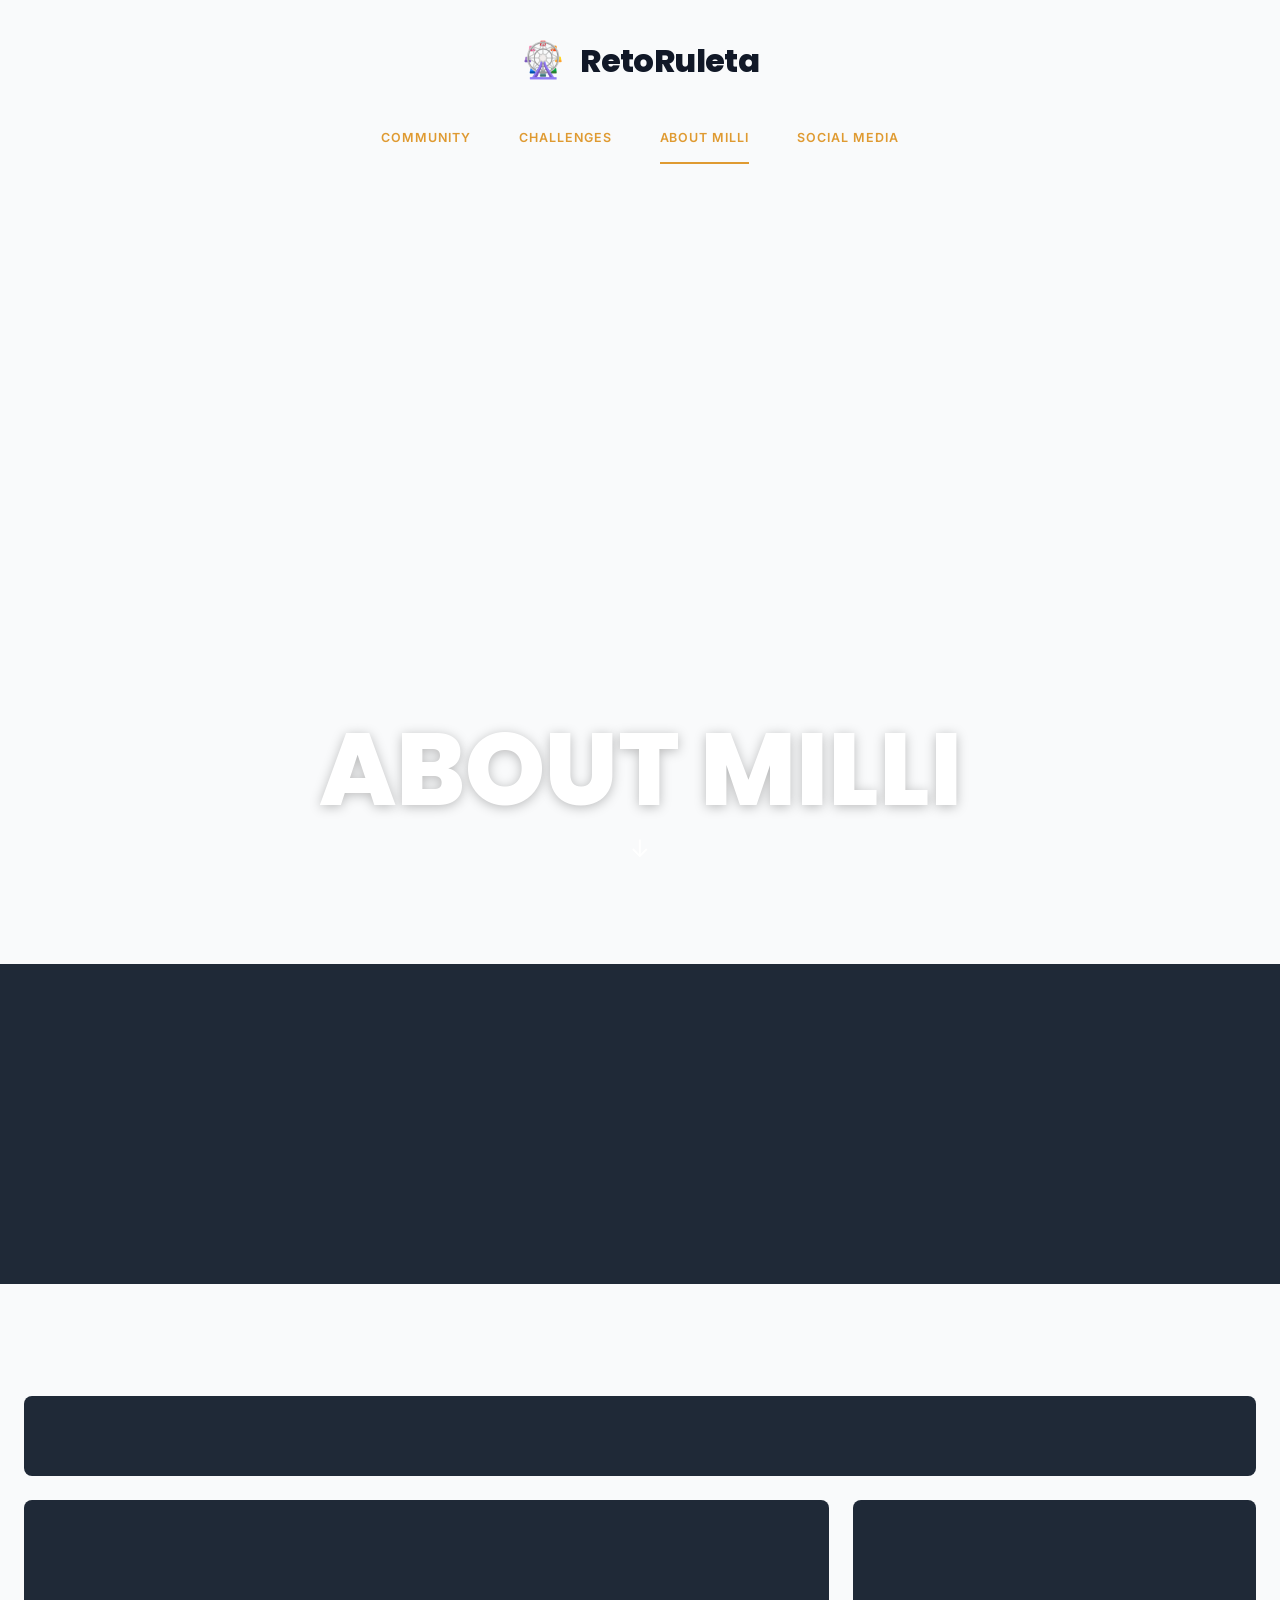
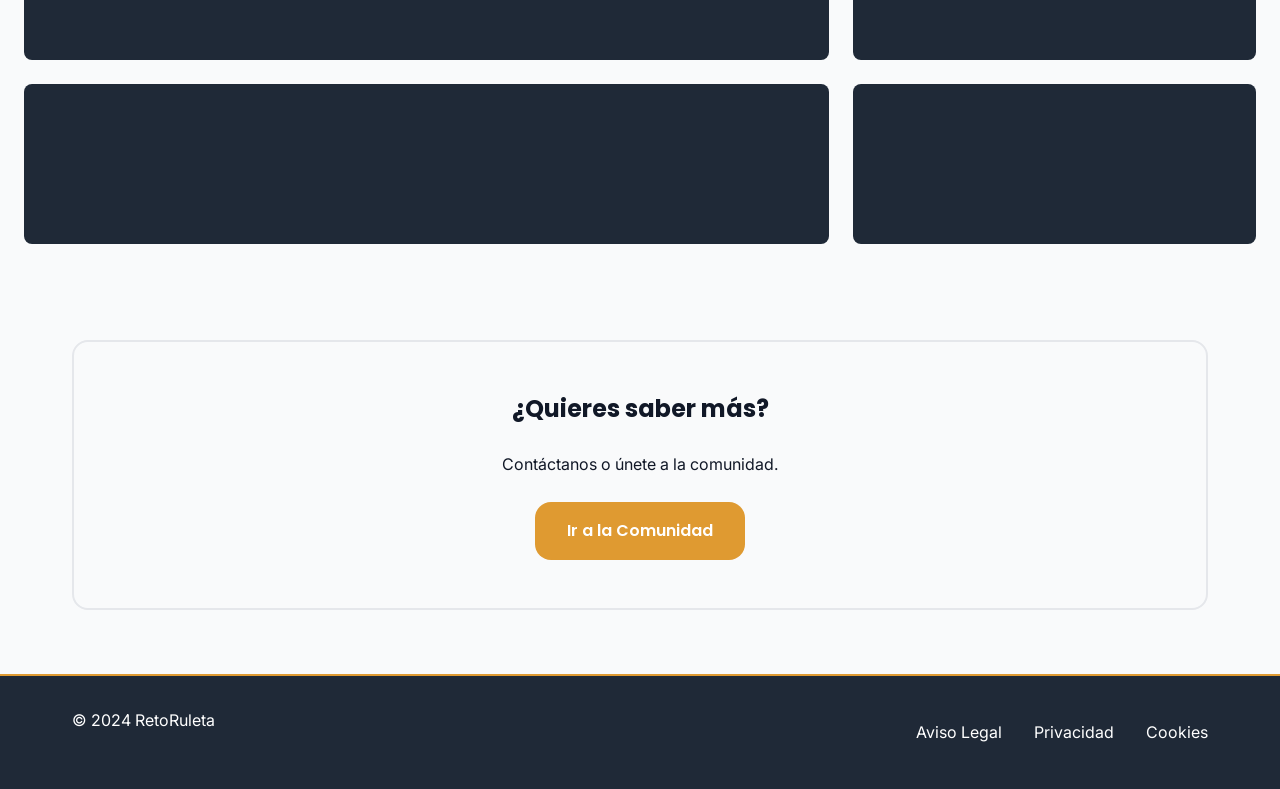
==== about.html @ 9e3da222 "add personality test application with HTML, CSS, and JavaScript" ====
<!DOCTYPE html>
<html lang="es">
<head>
    <meta charset="UTF-8">
    <meta name="viewport" content="width=device-width, initial-scale=1.0">
    <title>About Milli - RetoRuleta</title>
    <link rel="stylesheet" href="css/main.css">
    <link href="https://fonts.googleapis.com/css2?family=Poppins:wght@600;700;800&family=Inter:wght@400;500&display=swap" rel="stylesheet">
</head>
<body>

<section class="hero hero--about">
    <header class="header">
        <div class="container">
            <div class="header__logo">
                <a href="index.html" class="logo">
                    <span class="logo-icon">🎡</span>
                    <span class="logo-text">RetoRuleta</span>
                </a>
            </div>
            <nav class="nav">
                <a href="comunidad.html" class="nav-link">Community</a>
                <a href="ruleta.html" class="nav-link">Challenges</a>
                <a href="about.html" class="nav-link active">About Milli</a>
                <a href="#" class="nav-link">Social Media</a>
            </nav>
        </div>
    </header>
    <div class="hero__title">
        <h1 class="page-title">ABOUT MILLI</h1>
    </div>
    <a class="hero__scroll-indicator" href="#main-content">
        <span>↓</span>
    </a>
</section>


<!-- IMAGEN GRANDE -->
<section id="main-content" class="about-main-image">
    <div class="about__image-large-placeholder"></div>
</section>

<!-- BENTO GRID -->
<section class="about-bento">
    <div class="bento-grid">
        <!-- Fila 1: bloque ancho -->
        <div class="bento-block bento-block--full">
            <div class="bento__placeholder"></div>
        </div>
        <!-- Fila 2: grande izquierda + pequeño derecha -->
        <div class="bento-block bento-block--large">
            <div class="bento__placeholder"></div>
        </div>
        <div class="bento-block bento-block--small">
            <div class="bento__placeholder"></div>
        </div>
        <!-- Fila 3: pequeño izquierda + grande derecha -->
        <div class="bento-block bento-block--small">
            <div class="bento__placeholder"></div>
        </div>
        <div class="bento-block bento-block--large">
            <div class="bento__placeholder"></div>
        </div>
    </div>
</section>

<!-- SECCIÓN INFERIOR -->
<section class="about-contact">
    <div class="container">
        <div class="about-contact__box">
            <h3>¿Quieres saber más?</h3>
            <p>Contáctanos o únete a la comunidad.</p>
            <a href="comunidad.html" class="btn btn-primary">Ir a la Comunidad</a>
        </div>
    </div>
</section>

<!-- FOOTER -->
<footer class="footer">
    <div class="container footer__inner">
        <p>&copy; 2024 RetoRuleta</p>
        <div class="footer-links">
            <a href="#">Aviso Legal</a>
            <a href="#">Privacidad</a>
            <a href="#">Cookies</a>
        </div>
    </div>
</footer>

<div id="cookieBanner" class="cookie-banner">
    <div class="cookie-content">
        <p>Utilizamos cookies para mejorar tu experiencia.</p>
        <div class="cookie-buttons">
            <button id="acceptCookies" class="btn btn-primary">Aceptar</button>
            <button id="rejectCookies" class="btn btn-secondary">Rechazar</button>
        </div>
    </div>
</div>

<script src="js/main.js"></script>
</body>
</html>
---- css/main.css ----
/* ============================================
   VARIABLES Y TOKENS DE DISEÑO
   ============================================ */

:root {
    /* Colores */
    --primary-color: #df9a31;
    --primary-dark: #c4871e;
    --secondary-color: #cd5796;
    --accent-color: #98bc39;
    --success-color: #61aea4;
    --warning-color: #ede53b;
    --danger-color: #704b93;
    --dark-bg: #1f2937;
    --light-bg: #f9fafb;
    --text-dark: #111827;
    --text-light: #6b7280;
    --border-color: #e5e7eb;

    /* Espaciado */
    --spacing-xs: 0.5rem;
    --spacing-sm: 1rem;
    --spacing-md: 1.5rem;
    --spacing-lg: 2rem;
    --spacing-xl: 3rem;
    --spacing-2xl: 4rem;

    /* Tipografía */
    --font-family-heading: 'Poppins', sans-serif;
    --font-family-body: 'Inter', sans-serif;
    --font-size-xs: 0.75rem;
    --font-size-sm: 0.875rem;
    --font-size-base: 1rem;
    --font-size-lg: 1.125rem;
    --font-size-xl: 1.25rem;
    --font-size-2xl: 1.5rem;
    --font-size-3xl: 2rem;
    --font-size-4xl: 2.5rem;

    /* Border radius */
    --radius-sm: 0.375rem;
    --radius-md: 0.5rem;
    --radius-lg: 1rem;
    --radius-full: 9999px;

    /* Transiciones */
    --transition-fast: 0.15s ease-in-out;
    --transition-base: 0.3s ease-in-out;
    --transition-slow: 0.5s ease-in-out;
}

/* ============================================
   RESET Y ESTILOS GLOBALES
   ============================================ */

* {
    margin: 0;
    padding: 0;
    box-sizing: border-box;
}

html {
    scroll-behavior: smooth;
}

body {
    font-family: var(--font-family-body);
    color: var(--text-dark);
    background-color: var(--light-bg);
    line-height: 1.6;
}

.container {
    max-width: 1200px;
    margin: 0 auto;
    padding: 0 var(--spacing-lg);
}

/* ============================================
   HEADER Y NAVEGACIÓN
   ============================================ */

.header {
    background: transparent;
    color: var(--text-dark);
    position: absolute;
    top: 0;
    left: 0;
    right: 0;
    z-index: 100;
}

.header .container {
    display: flex;
    flex-direction: column;
    align-items: center;
    padding-top: var(--spacing-lg);
    padding-bottom: 0;
}

/* Logo centrado y grande */
.header__logo {
    display: flex;
    justify-content: center;
    margin-bottom: var(--spacing-md);
}

.logo {
    display: flex;
    align-items: center;
    gap: var(--spacing-sm);
    font-size: 2rem;
    font-weight: 800;
    font-family: var(--font-family-heading);
    color: #df9a31;
    text-decoration: none;
    letter-spacing: -0.02em;
}

.logo-icon {
    font-size: 2.2rem;
    animation: spin 20s linear infinite;
}

@keyframes spin {
    from { transform: rotate(0deg); }
    to   { transform: rotate(360deg); }
}

/* Nav debajo del logo, sin fondo */
.nav {
    display: flex;
    align-items: center;
    gap: 0;
    width: 100%;
    justify-content: center;
}

.nav-link {
    color: #df9a31;
    text-decoration: none;
    font-weight: 600;
    font-size: 0.78rem;
    letter-spacing: 0.08em;
    text-transform: uppercase;
    transition: color var(--transition-fast);
    position: relative;
    padding: var(--spacing-sm) var(--spacing-md);
    white-space: nowrap;
}

.nav-link:hover {
    color: #704b93;
}

.nav-link.active {
    color: #df9a31;
}

.nav-link.active::after {
    content: '';
    position: absolute;
    bottom: 0;
    left: var(--spacing-md);
    right: var(--spacing-md);
    height: 2px;
    background-color: #df9a31;
}

/* Iconos sociales en el nav */
.nav-social {
    display: flex;
    align-items: center;
    gap: var(--spacing-sm);
    padding: var(--spacing-sm) var(--spacing-md);
    margin-left: var(--spacing-sm);
    border-left: 1px solid var(--border-color);
}

.nav-social__link {
    color: #df9a31;
    display: flex;
    align-items: center;
    transition: color var(--transition-fast);
}

.nav-social__link:hover {
    color: #704b93;
}

/* ============================================
   HERO SECTION
   ============================================ */



.spinning-wheel-preview {
    font-size: 200px;
    animation: bounce 2s ease-in-out infinite;
}

@keyframes bounce {
    0%, 100% {
        transform: translateY(0);
    }
    50% {
        transform: translateY(-20px);
    }
}

/* ============================================
   BOTONES
   ============================================ */

.btn {
    padding: var(--spacing-sm) var(--spacing-lg);
    border: none;
    border-radius: var(--radius-lg);
    font-family: var(--font-family-heading);
    font-weight: 600;
    font-size: var(--font-size-base);
    cursor: pointer;
    transition: all var(--transition-base);
    text-decoration: none;
    display: inline-block;
    text-align: center;
}

.btn-primary {
    background: var(--primary-color);
    color: white;
    
}

.btn-primary:hover {
    transform: translateY(-2px);
    
}

.btn-secondary {
    background: var(--light-bg);
    color: var(--text-dark);
    border: 2px solid var(--border-color);
}

.btn-secondary:hover {
    background: var(--border-color);
}

.btn-large {
    padding: var(--spacing-md) var(--spacing-2xl);
    font-size: var(--font-size-lg);
}

/* ============================================
   SECCIONES
   ============================================ */

section {
    padding: var(--spacing-2xl) 0;
}

section h2 {
    font-size: var(--font-size-3xl);
    font-family: var(--font-family-heading);
    margin-bottom: var(--spacing-lg);
    text-align: center;
    color: #df9a31;
}

.section-subtitle {
    text-align: center;
    color: var(--text-light);
    margin-bottom: var(--spacing-2xl);
    font-size: var(--font-size-lg);
}

/* ============================================
   SECCIÓN DE CARACTERÍSTICAS
   ============================================ */

.features-section {
    background: white;
    padding: var(--spacing-2xl) 0;
}

.features-grid {
    display: grid;
    grid-template-columns: repeat(auto-fit, minmax(280px, 1fr));
    gap: var(--spacing-2xl);
    margin-top: var(--spacing-2xl);
}

.feature-card {
    background: #f9fafb;
    padding: var(--spacing-lg);
    border-radius: var(--radius-lg);
    text-align: center;
    border: 2px solid var(--border-color);
    transition: all var(--transition-base);
}

.feature-card:hover {
    transform: translateY(-5px);
    border-color: var(--primary-color);
    
}

.feature-icon {
    font-size: 3rem;
    margin-bottom: var(--spacing-md);
}

.feature-card h3 {
    font-family: var(--font-family-heading);
    font-size: var(--font-size-xl);
    margin-bottom: var(--spacing-sm);
    color: var(--text-dark);
}

.feature-card p {
    color: var(--text-light);
    line-height: 1.6;
}

/* ============================================
   SECCIÓN DE ESTADÍSTICAS
   ============================================ */

.stats-section {
    background: #df9a31;
    color: white;
    padding: var(--spacing-2xl) 0;
}

.stats-section .container {
    display: grid;
    grid-template-columns: repeat(auto-fit, minmax(200px, 1fr));
    gap: var(--spacing-xl);
    text-align: center;
}

.stat h3 {
    font-size: var(--font-size-4xl);
    font-family: var(--font-family-heading);
    margin-bottom: var(--spacing-sm);
    font-weight: 800;
}

.stat p {
    font-size: var(--font-size-lg);
    opacity: 0.95;
}

/* ============================================
   SECCIÓN CTA (CALL TO ACTION)
   ============================================ */

.cta-section {
    background: white;
    padding: var(--spacing-2xl) 0;
    text-align: center;
}

.cta-section h2 {
    margin-bottom: var(--spacing-md);
    color: var(--text-dark);
}

.cta-section p {
    font-size: var(--font-size-lg);
    color: var(--text-light);
    margin-bottom: var(--spacing-lg);
}

/* ============================================
   SECCIÓN RULETA
   ============================================ */

.ruleta-section {
    background: #f9fafb;
}

.ruleta-container {
    display: grid;
    grid-template-columns: 1fr 1fr;
    gap: var(--spacing-2xl);
    align-items: center;
    margin-bottom: var(--spacing-2xl);
}

.wheel-wrapper {
    position: relative;
    display: flex;
    justify-content: center;
    align-items: center;
}

#wheelCanvas {
    max-width: 100%;
    filter: drop-shadow(0 10px 25px rgba(0, 0, 0, 0.1));
}

.wheel-pointer {
    position: absolute;
    top: 0;
    left: 50%;
    transform: translateX(-50%);
    width: 0;
    height: 0;
    border-left: 15px solid transparent;
    border-right: 15px solid transparent;
    border-top: 30px solid var(--secondary-color);
    z-index: 10;
}

.ruleta-controls {
    display: flex;
    flex-direction: column;
    gap: var(--spacing-lg);
}

.resultado-reto {
    background: white;
    padding: var(--spacing-lg);
    border-radius: var(--radius-lg);
    text-align: center;
    border: 3px solid var(--primary-color);
    min-height: 150px;
    display: flex;
    align-items: center;
    justify-content: center;
}

.resultado-reto p {
    font-size: var(--font-size-xl);
    font-family: var(--font-family-heading);
    font-weight: 700;
    color: var(--primary-color);
    word-wrap: break-word;
}

.historial {
    background: white;
    padding: var(--spacing-lg);
    border-radius: var(--radius-lg);
    border-left: 5px solid var(--accent-color);
}

.historial h3 {
    margin-bottom: var(--spacing-md);
    color: var(--text-dark);
    font-family: var(--font-family-heading);
}

.retos-lista {
    list-style: none;
    display: grid;
    grid-template-columns: repeat(auto-fit, minmax(200px, 1fr));
    gap: var(--spacing-md);
}

.retos-lista li {
    background: #f9fafb;
    padding: var(--spacing-md);
    border-radius: var(--radius-md);
    border-left: 3px solid var(--accent-color);
    color: var(--text-dark);
    font-weight: 500;
}

/* ============================================
   SECCIÓN COMUNIDAD
   ============================================ */

.comunidad-section {
    background: white;
}

.comentario-form-wrapper {
    background: var(--light-bg);
    padding: var(--spacing-lg);
    border-radius: var(--radius-lg);
    margin-bottom: var(--spacing-2xl);
}

.comentario-form {
    display: grid;
    gap: var(--spacing-md);
}

.form-group {
    display: flex;
    flex-direction: column;
}

.form-group label {
    font-weight: 600;
    margin-bottom: var(--spacing-xs);
    color: var(--text-dark);
}

.form-group input,
.form-group textarea {
    padding: var(--spacing-sm);
    border: 2px solid var(--border-color);
    border-radius: var(--radius-md);
    font-family: var(--font-family-body);
    font-size: var(--font-size-base);
    transition: border-color var(--transition-base);
}

.form-group input:focus,
.form-group textarea:focus {
    outline: none;
    border-color: var(--primary-color);
    
}

.form-group textarea {
    resize: vertical;
    min-height: 120px;
}

.comentario-form button {
    align-self: flex-start;
}

.comentarios-container {
    margin-top: var(--spacing-2xl);
}

.comentarios-container h3 {
    margin-bottom: var(--spacing-lg);
    color: var(--text-dark);
    font-family: var(--font-family-heading);
}

.comentarios-lista {
    display: grid;
    gap: var(--spacing-md);
}

.comentario-item {
    background: var(--light-bg);
    padding: var(--spacing-lg);
    border-radius: var(--radius-lg);
    border-left: 4px solid var(--primary-color);
    transition: transform var(--transition-base), box-shadow var(--transition-base);
}

.comentario-item:hover {
    transform: translateX(5px);
    box-shadow: 0 4px 12px rgba(0, 0, 0, 0.1);
}

.comentario-header {
    display: flex;
    justify-content: space-between;
    align-items: center;
    margin-bottom: var(--spacing-sm);
}

.comentario-header strong {
    color: var(--primary-color);
    font-family: var(--font-family-heading);
}

.comentario-fecha {
    font-size: var(--font-size-sm);
    color: var(--text-light);
}

.comentario-item p {
    color: var(--text-dark);
    line-height: 1.6;
}

/* ============================================
   FOOTER
   ============================================ */

.footer {
    background: var(--dark-bg);
    color: white;
    padding: var(--spacing-lg) 0;
    text-align: center;
    border-top: 2px solid var(--primary-color);
}

.footer p {
    margin-bottom: var(--spacing-md);
}

.footer-links {
    display: flex;
    justify-content: center;
    gap: var(--spacing-lg);
}

.footer-links a {
    color: white;
    text-decoration: none;
    transition: color var(--transition-base);
}

.footer-links a:hover {
    color: var(--primary-color);
}

/* ============================================
   BANNER DE COOKIES
   ============================================ */

.cookie-banner {
    position: fixed;
    bottom: 0;
    left: 0;
    right: 0;
    background: var(--dark-bg);
    color: white;
    padding: var(--spacing-lg);
    box-shadow: 0 -4px 12px rgba(0, 0, 0, 0.2);
    z-index: 1000;
    display: none;
}

.cookie-banner.show {
    display: block;
    animation: slideUp 0.3s ease-in-out;
}

@keyframes slideUp {
    from {
        transform: translateY(100%);
    }
    to {
        transform: translateY(0);
    }
}

.cookie-content {
    max-width: 1200px;
    margin: 0 auto;
    display: flex;
    justify-content: space-between;
    align-items: center;
    gap: var(--spacing-lg);
}

.cookie-content p {
    flex: 1;
}

.cookie-buttons {
    display: flex;
    gap: var(--spacing-sm);
}

/* ============================================
   RESPONSIVE
   ============================================ */

@media (max-width: 768px) {
    .header .container {
        padding-top: var(--spacing-md);
    }

    .nav {
        flex-wrap: wrap;
        justify-content: center;
    }

    .nav-link {
        padding: var(--spacing-xs) var(--spacing-sm);
        font-size: 0.7rem;
    }

    .nav-social {
        border-left: none;
        border-top: 1px solid var(--border-color);
        width: 100%;
        justify-content: center;
        margin-left: 0;
    }

    .hero .container {
        grid-template-columns: 1fr;
    }

    .hero-content h2 {
        font-size: var(--font-size-2xl);
    }

    .spinning-wheel-preview {
        font-size: 100px;
    }

    .ruleta-container {
        grid-template-columns: 1fr;
    }

    #wheelCanvas {
        width: 100%;
        height: auto;
    }

    .cookie-content {
        flex-direction: column;
        text-align: center;
    }

    .cookie-buttons {
        width: 100%;
        flex-direction: column;
    }

    .cookie-buttons button {
        width: 100%;
    }

    section h2 {
        font-size: var(--font-size-2xl);
    }

    .comentario-form {
        grid-template-columns: 1fr;
    }
}

@media (max-width: 480px) {
    .container {
        padding: 0 var(--spacing-md);
    }

    section {
        padding: var(--spacing-lg) 0;
    }

    .logo {
        font-size: 1.4rem;
    }

    .nav-link {
        padding: var(--spacing-xs) 0.4rem;
        font-size: 0.65rem;
    }

    .hero-content h2 {
        font-size: var(--font-size-xl);
    }

    .hero-content p {
        font-size: var(--font-size-base);
    }

    .btn {
        padding: var(--spacing-xs) var(--spacing-md);
        font-size: var(--font-size-sm);
    }

    .btn-large {
        padding: var(--spacing-sm) var(--spacing-lg);
        font-size: var(--font-size-base);
    }

    .retos-lista {
        grid-template-columns: 1fr;
    }

    .comentario-header {
        flex-direction: column;
        align-items: flex-start;
    }
}



/* ============================================
   NUEVAS SECCIONES - WIREFRAME 2.0
   ============================================ */

/* --- Header --- */
.logo-text {
    font-family: var(--font-family-heading);
    font-size: 2rem;
    font-weight: 800;
    color: var(--text-dark);
}

/* --- Hero --- */
.hero {
    position: relative;
    width: 100%;
    height: 100vh;
    min-height: 500px;
    overflow: hidden;
    background-image: url('../assets/background_seccion_principal.jpg');
    background-size: cover;
    background-position: center;
    background-repeat: no-repeat;
}

.hero__media {
    display: none;
}

.hero__image-placeholder {
    display: none;
}

.hero__scroll-indicator {
    position: absolute;
    bottom: 2rem;
    left: 50%;
    transform: translateX(-50%);
    font-size: 1.5rem;
    color: white;
    animation: bounce 1.5s infinite;
    z-index: 2;
    text-decoration: none;
    cursor: pointer;
}

@keyframes bounce {
    0%, 100% { transform: translateX(-50%) translateY(0); }
    50% { transform: translateX(-50%) translateY(8px); }
}

/* --- Page title --- */
.page-title-section {
    padding: var(--spacing-xl) 0 var(--spacing-sm);
}

.page-title {
    font-family: var(--font-family-heading);
    font-size: clamp(2.5rem, 6vw, 5rem);
    font-weight: 800;
    color: var(--text-dark);
    line-height: 1;
}

/* --- Section titles --- */
.section-title {
    font-family: var(--font-family-heading);
    font-size: var(--font-size-3xl);
    font-weight: 700;
    margin-bottom: var(--spacing-sm);
    color: var(--text-dark);
}

/* --- Community section (homepage) --- */
.section-community {
    padding: var(--spacing-2xl) 0;
}

.section-community .container {
    display: flex;
    flex-direction: column;
    align-items: flex-start;
    gap: var(--spacing-md);
}

.btn-outline {
    border: 2px solid var(--primary-color);
    color: var(--primary-color);
    background: transparent;
    padding: 0.25rem 1.25rem;
    border-radius: var(--radius-full);
    font-size: var(--font-size-sm);
    font-weight: 600;
    cursor: pointer;
    text-decoration: none;
    transition: var(--transition-fast);
}

.btn-outline:hover {
    background: var(--primary-color);
    color: white;
}

.btn-sm {
    padding: 0.2rem 1rem;
    font-size: var(--font-size-xs);
}

.community-grid {
    display: grid;
    grid-template-columns: repeat(3, 1fr);
    gap: var(--spacing-md);
    width: 100%;
}

.community-card {
    border-radius: var(--radius-lg);
    overflow: hidden;
    aspect-ratio: 4/3;
    background: var(--dark-bg);
}

.community-card--tall {
    aspect-ratio: 3/4;
}

.card__image-placeholder {
    width: 100%;
    height: 100%;
    background: var(--dark-bg);
}

/* --- Challenges row (homepage) --- */
.section-challenges {
    padding: var(--spacing-2xl) 0;
    background: var(--light-bg);
}

.challenges-row {
    display: flex;
    align-items: center;
    gap: var(--spacing-md);
    overflow-x: auto;
    padding: var(--spacing-md) 0;
    scrollbar-width: none;
}

.challenges-row::-webkit-scrollbar { display: none; }

.challenge-circle {
    display: flex;
    flex-direction: column;
    align-items: center;
    gap: 0.5rem;
    text-decoration: none;
    flex-shrink: 0;
}

.circle__image-placeholder {
    width: 120px;
    height: 120px;
    border-radius: 50%;
    background: var(--dark-bg);
    transition: transform var(--transition-fast);
}

.challenge-circle--large .circle__image-placeholder {
    width: 150px;
    height: 150px;
}

.challenge-circle:hover .circle__image-placeholder {
    transform: scale(1.05);
}

.circle__label {
    font-size: var(--font-size-sm);
    color: var(--text-light);
}

/* --- About section (homepage) --- */
.section-about {
    padding: var(--spacing-2xl) 0;
}

.about__media {
    margin-top: var(--spacing-lg);
}

.about__image-placeholder {
    width: 100%;
    height: 300px;
    background: var(--dark-bg);
    border-radius: var(--radius-lg);
}

/* --- CTA section --- */
.section-cta {
    padding: var(--spacing-2xl) 0;
    text-align: center;
}

.btn-cta {
    display: inline-block;
    padding: 1rem 3rem;
    background: var(--primary-color);
    color: white;
    border-radius: var(--radius-full);
    font-family: var(--font-family-heading);
    font-size: var(--font-size-lg);
    font-weight: 700;
    text-decoration: none;
    border: none;
    cursor: pointer;
    transition: var(--transition-base);
    
}

.btn-cta:hover {
    background: var(--primary-dark);
    transform: translateY(-2px);
    
}

/* --- Community page --- */
.section-community-page {
    padding: var(--spacing-xl) 0;
}

.community-grid--3col {
    grid-template-columns: repeat(3, 1fr);
}

.section-community-form {
    padding: var(--spacing-xl) 0 var(--spacing-2xl);
}

.community-content-block {
    display: grid;
    grid-template-columns: 1fr 1fr;
    gap: var(--spacing-xl);
    background: white;
    padding: var(--spacing-xl);
    border-radius: var(--radius-lg);
    box-shadow: 0 2px 16px rgba(0,0,0,0.07);
}

/* --- Challenges page (masonry) --- */
.section-challenges-page {
    padding: var(--spacing-xl) 0;
}

.challenges-masonry {
    display: flex;
    flex-direction: column;
    align-items: center;
    gap: var(--spacing-md);
    padding: var(--spacing-lg) 0;
}

.challenges-masonry__row {
    display: flex;
    justify-content: center;
    gap: var(--spacing-xl);
}

.challenges-masonry__row--top,
.challenges-masonry__row--bottom {
    padding: 0 var(--spacing-2xl);
}

.challenge-circle-item {
    display: flex;
    flex-direction: column;
    align-items: center;
    gap: 0.5rem;
}

.challenge-circle-btn {
    border: none;
    background: none;
    cursor: pointer;
    padding: 0;
    border-radius: 50%;
    overflow: hidden;
    transition: transform var(--transition-fast);
}

.challenge-circle-btn .circle__image-placeholder {
    width: 130px;
    height: 130px;
}

.challenge-circle-btn--large .circle__image-placeholder {
    width: 170px;
    height: 170px;
}

.challenge-circle-btn:hover {
    transform: scale(1.06);
}

.resultado-reto {
    margin-top: var(--spacing-xl);
    text-align: center;
    padding: var(--spacing-lg);
    background: white;
    border-radius: var(--radius-lg);
    box-shadow: 0 2px 16px rgba(0,0,0,0.07);
    font-size: var(--font-size-xl);
    font-weight: 600;
    color: var(--primary-color);
    min-height: 80px;
    display: flex;
    align-items: center;
    justify-content: center;
}

.section-challenges-extra {
    padding: var(--spacing-xl) 0 var(--spacing-2xl);
}

.challenges-extra__image-placeholder {
    width: 100%;
    height: 280px;
    background: var(--dark-bg);
    border-radius: var(--radius-lg);
}

/* --- About page --- */
.about-main-image {
    width: 100%;
}

.about__image-large-placeholder {
    width: 100%;
    height: 320px;
    background: var(--dark-bg);
}

.about-bento {
    padding: var(--spacing-xl) var(--spacing-md);
}

.bento-grid {
    display: grid;
    grid-template-columns: 2fr 1fr;
    grid-template-rows: auto auto auto;
    gap: var(--spacing-md);
}

.bento-block {
    border-radius: var(--radius-md);
    overflow: hidden;
    background: var(--dark-bg);
}

.bento__placeholder {
    width: 100%;
    height: 100%;
    background: var(--dark-bg);
}

/* Fila 1: ancho completo */
.bento-block--full {
    grid-column: 1 / -1;
    height: 80px;
}

/* Fila 2 y 3: grande + pequeño */
.bento-block--large {
    height: 160px;
}

.bento-block--small {
    height: 160px;
}

.about-contact {
    padding: var(--spacing-xl) 0 var(--spacing-2xl);
}

.about-contact__box {
    border: 2px solid var(--border-color);
    border-radius: var(--radius-lg);
    padding: var(--spacing-xl);
    text-align: center;
    display: flex;
    flex-direction: column;
    align-items: center;
    gap: var(--spacing-md);
}

.about-contact__box h3 {
    font-family: var(--font-family-heading);
    font-size: var(--font-size-2xl);
    font-weight: 700;
}

/* --- Footer --- */
.footer__inner {
    display: flex;
    justify-content: space-between;
    align-items: center;
}

/* --- Responsive --- */
@media (max-width: 768px) {
    .community-grid,
    .community-grid--3col {
        grid-template-columns: 1fr;
    }

    .community-content-block {
        grid-template-columns: 1fr;
    }

    .bento-grid {
        grid-template-columns: 1fr 1fr;
    }

    .bento-block--wide { grid-column: span 2; }
    .bento-block--medium { grid-column: span 2; }

    .challenges-masonry__row--top,
    .challenges-masonry__row--bottom {
        padding: 0;
        gap: var(--spacing-md);
    }

    .footer__inner {
        flex-direction: column;
        gap: var(--spacing-sm);
        text-align: center;
    }

    .page-title {
        font-size: 2.5rem;
    }
}

/* ============================================
   PÁGINA DE CONTACTO
   ============================================ */
.section-contacto {
    padding: var(--spacing-2xl) 0;
}

.contacto-grid {
    display: grid;
    grid-template-columns: 1fr 1.5fr;
    gap: var(--spacing-2xl);
    align-items: start;
}

.contacto-info h2 {
    font-family: var(--font-family-heading);
    font-size: var(--font-size-3xl);
    font-weight: 700;
    margin-bottom: var(--spacing-sm);
}

.contacto-info p {
    color: var(--text-light);
    margin-bottom: var(--spacing-xl);
    line-height: 1.7;
}

.contacto-social h3 {
    font-family: var(--font-family-heading);
    font-size: var(--font-size-lg);
    font-weight: 700;
    margin-bottom: var(--spacing-md);
}

.social-links {
    display: flex;
    flex-direction: column;
    gap: var(--spacing-sm);
}

.social-link {
    display: flex;
    align-items: center;
    gap: var(--spacing-sm);
    color: var(--text-dark);
    text-decoration: none;
    font-weight: 500;
    transition: color var(--transition-fast);
}

.social-link:hover {
    color: var(--primary-color);
}

.contacto-form {
    background: white;
    padding: var(--spacing-xl);
    border-radius: var(--radius-lg);
    border: 1px solid var(--border-color);
    display: flex;
    flex-direction: column;
    gap: var(--spacing-md);
}

@media (max-width: 768px) {
    .contacto-grid {
        grid-template-columns: 1fr;
    }

    .nav {
        flex-wrap: wrap;
        gap: var(--spacing-sm);
    }

    .nav-social {
        margin-left: 0;
        padding-left: 0;
        border-left: none;
        border-top: 1px solid rgba(255,255,255,0.3);
        padding-top: var(--spacing-sm);
        width: 100%;
        justify-content: center;
    }
}

/* ============================================
   FONDO PÁGINA PRINCIPAL (todas las secciones excepto hero)
   ============================================ */
.section-community,
.section-challenges,
.section-about,
.section-cta,
.footer {
    
}

/* ============================================
   SECCIONES A PANTALLA COMPLETA - PÁGINA PRINCIPAL
   ============================================ */
.section-community,
.section-challenges,
.section-about,
.section-cta {
    min-height: 100vh;
    display: flex;
    align-items: center;
}

.section-community .container,
.section-challenges .container,
.section-about .container,
.section-cta .container {
    width: 100%;
}

/* Título community centrado */
.section-community {
    text-align: center;
}

.section-community .section-title {
    text-align: center;
    width: 100%;
}

/* ============================================
   H1 EN HERO - CENTRADO ABAJO (páginas internas)
   ============================================ */
.hero__title {
    position: absolute;
    bottom: 5rem;
    left: 0;
    right: 0;
    text-align: center;
    z-index: 2;
}

.hero__title .page-title {
    color: white;
    font-size: clamp(3rem, 8vw, 7rem);
    font-weight: 800;
    line-height: 1;
    text-shadow: 0 2px 12px rgba(0,0,0,0.25);
}

/* ============================================
   SECCIÓN RULETAS
   ============================================ */
.section-ruletas {
    position: relative;
    height: 200vh;
    overflow: hidden;
    background: #1a1a1a;
}

.ruletas-scatter {
    position: relative;
    width: 100%;
    height: 100%;
}

.ruleta-item {
    position: absolute;
    display: flex;
    flex-direction: column;
    align-items: center;
    gap: 0.75rem;
}

.ruleta-canvas {
    display: block;
    cursor: pointer;
}

.ruleta-btn {
    background: #df9a31;
    border: none;
    border-radius: var(--radius-full);
    padding: 0.5rem 1.6rem;
    font-size: 1.1rem;
    cursor: pointer;
    font-weight: 700;
    color: white;
    transition: transform var(--transition-fast);
}

.ruleta-btn:hover {
    transform: scale(1.08);
}

.ruleta-result {
    font-weight: 700;
    font-size: 1rem;
    color: white;
    text-align: center;
    max-width: 280px;
    min-height: 1.2em;
    text-shadow: 0 1px 4px rgba(0,0,0,0.4);
}

.ruleta-tema {
    font-family: var(--font-family-heading);
    font-weight: 700;
    font-size: 1.1rem;
    color: white;
    text-transform: uppercase;
    letter-spacing: 0.06em;
    text-shadow: 0 1px 6px rgba(0,0,0,0.4);
}

@media (max-width: 768px) {
    .section-ruletas {
        height: auto;
        min-height: 100vh;
    }
    .ruletas-scatter {
        position: relative;
        display: flex;
        flex-direction: column;
        align-items: center;
        gap: 3rem;
        padding: 3rem 1rem;
    }
    .ruleta-item {
        position: relative !important;
        top: auto !important;
        left: auto !important;
        right: auto !important;
        bottom: auto !important;
        transform: none !important;
    }
}

/* ============================================
   SECCIÓN AUTH - LOGIN / REGISTRO
   ============================================ */
.section-auth {
    height: 100vh;
    display: flex;
    align-items: center;
    padding: var(--spacing-md) 0;
    
    overflow: hidden;
}

.auth-box {
    max-width: 720px;
    width: 100%;
    margin: 0 auto;
    background: white;
    border-radius: var(--radius-lg);
    overflow: hidden;
    box-shadow: 0 8px 40px rgba(0,0,0,0.15);
    min-height: 520px;
    display: flex;
    flex-direction: column;
}

.auth-tabs {
    display: flex;
}

.auth-tab {
    flex: 1;
    padding: 0.6rem;
    background: #f3f3f3;
    border: none;
    font-family: var(--font-family-heading);
    font-size: var(--font-size-sm);
    font-weight: 700;
    text-transform: uppercase;
    letter-spacing: 0.05em;
    cursor: pointer;
    color: var(--text-light);
    transition: all var(--transition-fast);
    border-bottom: 3px solid transparent;
}

.auth-tab.active {
    background: white;
    color: #df9a31;
    border-bottom: 3px solid #df9a31;
}

.auth-form {
    padding: var(--spacing-md) var(--spacing-lg) 0.5rem;
    display: flex;
    flex-direction: column;
    gap: 0.5rem;
    flex: 1;
}

.auth-form--hidden {
    display: none;
}

.auth-title {
    font-family: var(--font-family-heading);
    font-size: var(--font-size-xl);
    font-weight: 800;
    color: var(--text-dark);
    margin: 0;
}

.auth-subtitle {
    color: var(--text-light);
    font-size: var(--font-size-sm);
    margin: 0;
}

.form-row {
    display: flex;
    justify-content: space-between;
    align-items: center;
}

.form-check {
    display: flex;
    align-items: center;
    gap: 0.5rem;
    font-size: var(--font-size-sm);
    color: var(--text-light);
}

.form-check a {
    color: #df9a31;
    text-decoration: none;
}

.auth-forgot {
    font-size: var(--font-size-sm);
    color: #df9a31;
    text-decoration: none;
}

.auth-forgot:hover {
    color: #704b93;
}

.btn-auth {
    width: 100%;
    padding: 0.6rem;
    background: #df9a31;
    color: white;
    border: none;
    border-radius: var(--radius-md);
    font-family: var(--font-family-heading);
    font-size: var(--font-size-base);
    font-weight: 700;
    cursor: pointer;
    transition: background var(--transition-fast);
    text-transform: uppercase;
    letter-spacing: 0.05em;
}

.btn-auth:hover {
    background: #704b93;
}

.auth-switch {
    text-align: center;
    font-size: var(--font-size-sm);
    color: var(--text-light);
    margin: 0 0 0.25rem;
}

.auth-switch a {
    color: #df9a31;
    text-decoration: none;
    font-weight: 600;
}

.auth-switch a:hover {
    color: #704b93;
}

.auth-feedback {
    margin: 0 var(--spacing-lg) 0.4rem;
    padding: var(--spacing-sm) var(--spacing-md);
    border-radius: var(--radius-md);
    font-size: var(--font-size-sm);
    font-weight: 600;
    text-align: center;
    min-height: 1em;
}

.auth-feedback--error {
    background: #fee2e2;
    color: #dc2626;
}

.auth-feedback--ok {
    background: #dcfce7;
    color: #16a34a;
}

/* Fondo hero página Community */
.hero--community {
    background-image: url('../assets/fondo_community.jpg');
    background-size: cover;
    background-position: center;
    background-repeat: no-repeat;
}

/* Fondo hero página Ruleta */
.hero--ruleta {
    background-image: url('../assets/fondo_ruleta.jpg');
    background-size: cover;
    background-position: center;
    background-repeat: no-repeat;
}

/* Fondo hero página About */
.hero--about {
    background-image: url('../assets/fondo_about.jpg');
    background-size: cover;
    background-position: center;
    background-repeat: no-repeat;
}
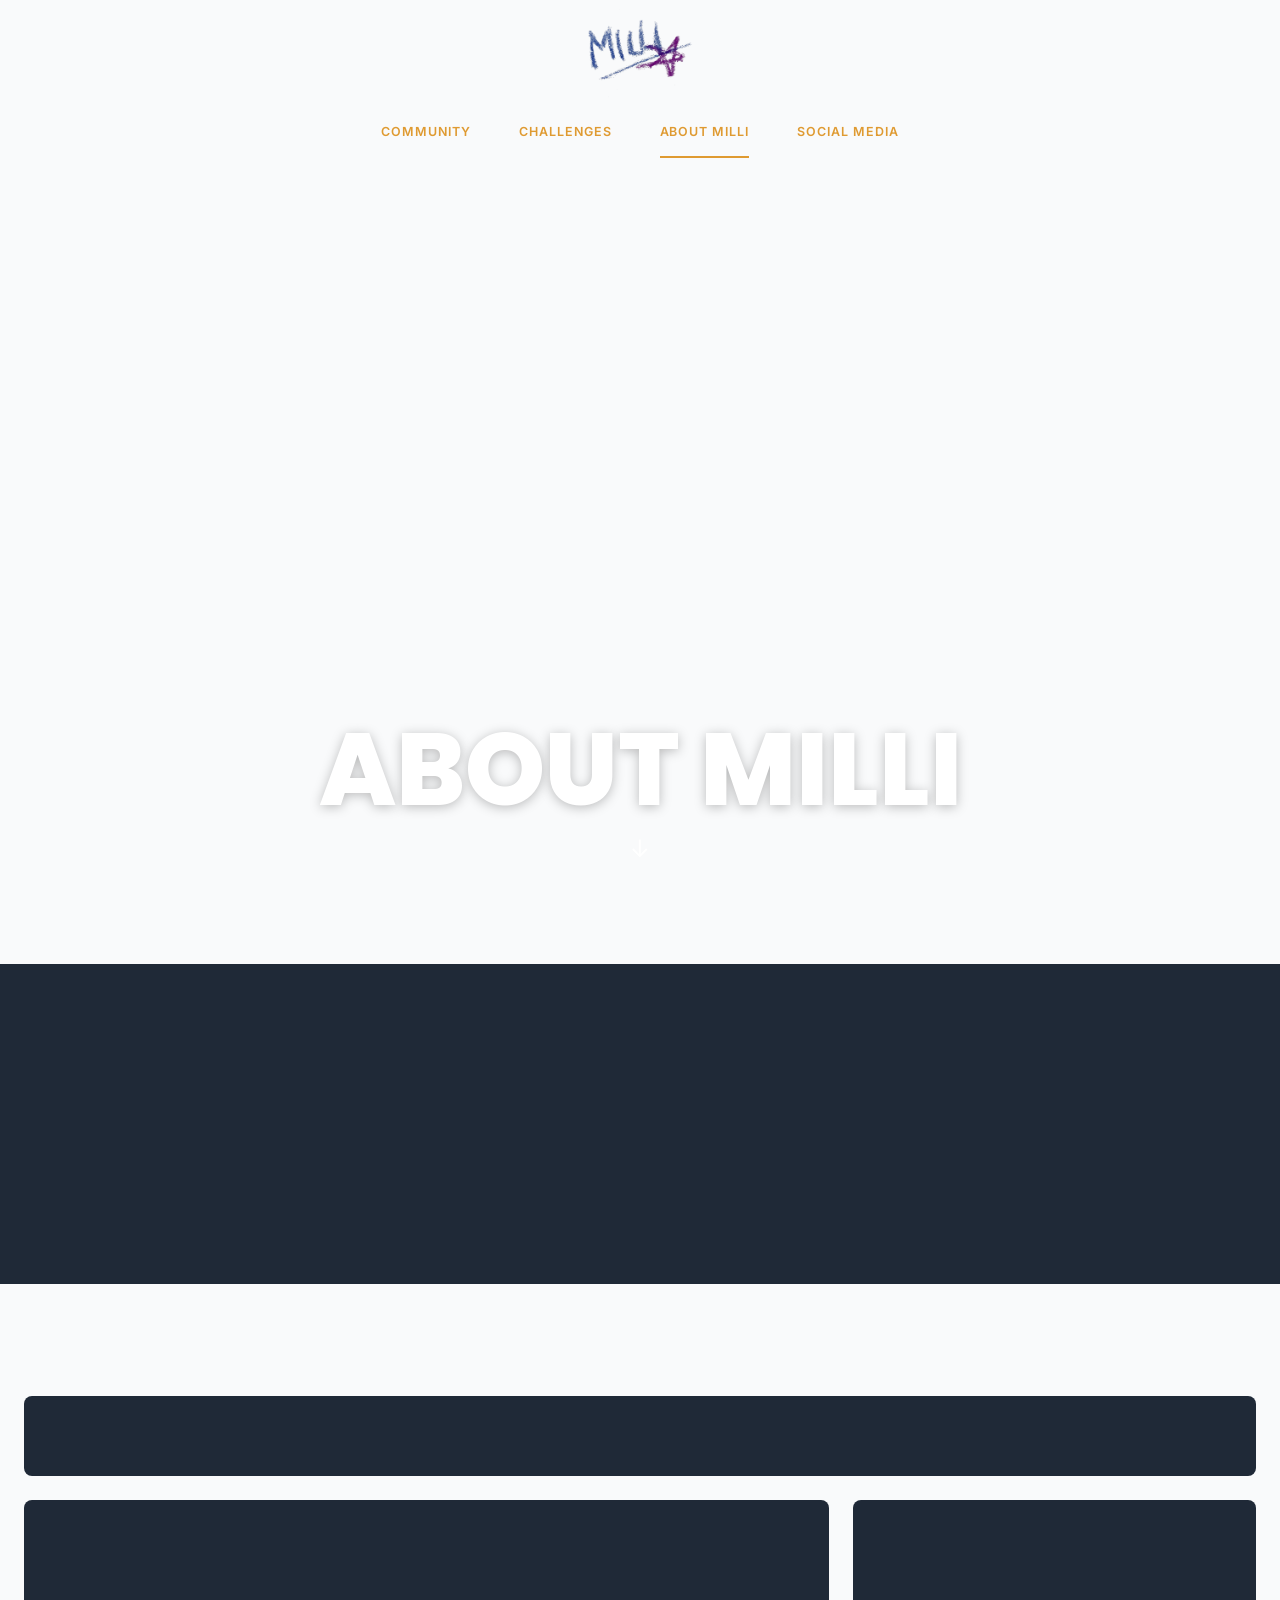
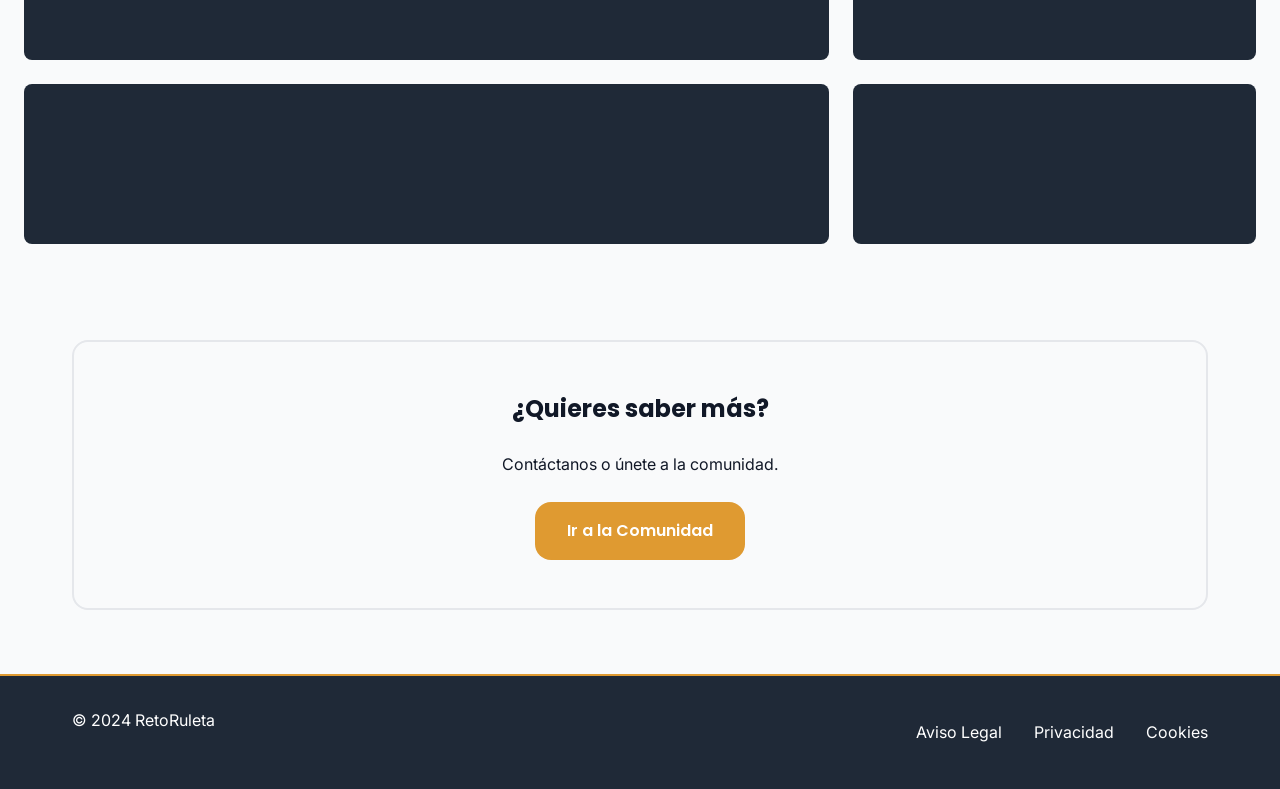
==== commit e7a61c6e: "add personality test application with HTML, CSS, and JavaScript" ====
--- a/about.html
+++ b/about.html
@@ -13,16 +13,13 @@
     <header class="header">
         <div class="container">
             <div class="header__logo">
-                <a href="index.html" class="logo">
-                    <span class="logo-icon">🎡</span>
-                    <span class="logo-text">RetoRuleta</span>
-                </a>
+                <a href="index.html" class="logo"><img src="assets/milli_logo.png" alt="Milli" class="header-logo-img"></a>
             </div>
             <nav class="nav">
                 <a href="comunidad.html" class="nav-link">Community</a>
                 <a href="ruleta.html" class="nav-link">Challenges</a>
                 <a href="about.html" class="nav-link active">About Milli</a>
-                <a href="#" class="nav-link">Social Media</a>
+                <a href="socialmedia.html" class="nav-link">Social Media</a>
             </nav>
         </div>
     </header>
--- a/css/main.css
+++ b/css/main.css
@@ -94,7 +94,7 @@
     display: flex;
     flex-direction: column;
     align-items: center;
-    padding-top: var(--spacing-lg);
+    padding-top: var(--spacing-xs);
     padding-bottom: 0;
 }
 
@@ -102,7 +102,7 @@
 .header__logo {
     display: flex;
     justify-content: center;
-    margin-bottom: var(--spacing-md);
+    margin-bottom: var(--spacing-xs);
 }
 
 .logo {
@@ -1366,88 +1366,119 @@
    SECCIÓN RULETAS
    ============================================ */
 .section-ruletas {
+    height: 100vh;
+    display: flex;
+    flex-direction: column;
+    align-items: center;
+    justify-content: center;
+    background-image: url('../assets/fondo_pag_principal.jpg');
+    background-size: cover;
+    background-position: center;
+    overflow: hidden;
+}
+
+.ruletas-grid {
+    display: flex;
+    flex-direction: row;
+    justify-content: center;
+    align-items: center;
+    gap: 2rem;
+    width: 100%;
+    padding: 0 2rem;
+}
+
+.ruleta-item {
+    display: flex;
+    flex-direction: column;
+    align-items: center;
+    gap: var(--spacing-sm);
+}
+
+.ruleta-wrap {
     position: relative;
-    height: 200vh;
-    overflow: hidden;
-    background: #1a1a1a;
-}
-
-.ruletas-scatter {
-    position: relative;
+    width: 280px;
+    height: 280px;
+}
+
+.ruleta-canvas {
+    position: absolute;
+    top: 50%;
+    left: 50%;
+    transform: translate(-50%, -50%);
+    width: 78%;
+    height: 78%;
+    border-radius: 50%;
+}
+
+.ruleta-contorno {
+    position: absolute;
+    top: 0;
+    left: 0;
     width: 100%;
     height: 100%;
-}
-
-.ruleta-item {
+    z-index: 2;
+    pointer-events: none;
+}
+
+.ruleta-result-overlay {
     position: absolute;
-    display: flex;
-    flex-direction: column;
-    align-items: center;
-    gap: 0.75rem;
-}
-
-.ruleta-canvas {
+    top: 50%;
+    left: 50%;
+    transform: translate(-50%, -50%) !important;
+    z-index: 10;
+    background: rgba(0,0,0,0.82);
+    border-radius: var(--radius-md);
+    padding: 0.75rem 1rem;
+    font-weight: 700;
+    font-size: 1rem;
+    color: #ffffff !important;
+    text-align: center;
+    width: 75%;
+    display: none;
+    box-shadow: 0 4px 20px rgba(0,0,0,0.4);
+    cursor: pointer;
+    border: 2px solid rgba(255,255,255,0.3);
+}
+
+.ruleta-result-overlay.visible {
     display: block;
-    cursor: pointer;
 }
 
 .ruleta-btn {
-    background: #df9a31;
+    background: #704b93;
     border: none;
     border-radius: var(--radius-full);
     padding: 0.5rem 1.6rem;
-    font-size: 1.1rem;
+    font-size: 1rem;
     cursor: pointer;
     font-weight: 700;
     color: white;
-    transition: transform var(--transition-fast);
+    transition: background var(--transition-fast), transform var(--transition-fast);
 }
 
 .ruleta-btn:hover {
-    transform: scale(1.08);
-}
-
-.ruleta-result {
+    background: #df9a31;
+    transform: scale(1.05);
+}
+
+.ruleta-tema {
+    font-family: var(--font-family-heading);
     font-weight: 700;
     font-size: 1rem;
-    color: white;
-    text-align: center;
-    max-width: 280px;
-    min-height: 1.2em;
-    text-shadow: 0 1px 4px rgba(0,0,0,0.4);
-}
-
-.ruleta-tema {
-    font-family: var(--font-family-heading);
-    font-weight: 700;
-    font-size: 1.1rem;
     color: white;
     text-transform: uppercase;
     letter-spacing: 0.06em;
     text-shadow: 0 1px 6px rgba(0,0,0,0.4);
 }
 
-@media (max-width: 768px) {
-    .section-ruletas {
-        height: auto;
-        min-height: 100vh;
-    }
-    .ruletas-scatter {
-        position: relative;
-        display: flex;
-        flex-direction: column;
-        align-items: center;
-        gap: 3rem;
-        padding: 3rem 1rem;
-    }
-    .ruleta-item {
-        position: relative !important;
-        top: auto !important;
-        left: auto !important;
-        right: auto !important;
-        bottom: auto !important;
-        transform: none !important;
-    }
+@media (max-width: 900px) {
+    .ruletas-grid { grid-template-columns: repeat(2, 1fr); }
+}
+
+@media (max-width: 600px) {
+    .section-ruletas { height: auto; padding: var(--spacing-xl) 0; }
+    .ruletas-grid { grid-template-columns: 1fr; }
+    .ruleta-wrap { width: 240px; height: 240px; }
 }
 
 /* ============================================
@@ -1636,3 +1667,471 @@
     background-position: center;
     background-repeat: no-repeat;
 }
+
+/* ============================================
+   PÁGINA SOCIAL MEDIA
+   ============================================ */
+.hero--socialmedia {
+    background: #704b93;
+}
+
+.section-socialmedia {
+    min-height: 100vh;
+    padding: var(--spacing-2xl) 0;
+    display: flex;
+    align-items: center;
+    background-image: url('../assets/fondo_pag_principal.jpg');
+    background-size: cover;
+    background-position: center;
+    background-attachment: fixed;
+}
+
+.sm-grid {
+    display: grid;
+    grid-template-columns: repeat(3, 1fr);
+    gap: var(--spacing-lg);
+}
+
+.sm-card {
+    display: flex;
+    flex-direction: column;
+    align-items: center;
+    text-align: center;
+    padding: var(--spacing-xl) var(--spacing-lg);
+    border-radius: var(--radius-lg);
+    background: white;
+    text-decoration: none;
+    color: var(--text-dark);
+    transition: transform var(--transition-fast);
+    gap: var(--spacing-sm);
+}
+
+.sm-card:hover {
+    transform: translateY(-6px);
+}
+
+.sm-card__icon {
+    width: 80px;
+    height: 80px;
+    border-radius: 50%;
+    display: flex;
+    align-items: center;
+    justify-content: center;
+    margin-bottom: var(--spacing-sm);
+}
+
+.sm-card__name {
+    font-family: var(--font-family-heading);
+    font-size: var(--font-size-xl);
+    font-weight: 800;
+    margin: 0;
+}
+
+.sm-card__handle {
+    font-size: var(--font-size-sm);
+    color: var(--text-light);
+    margin: 0;
+    font-weight: 600;
+}
+
+.sm-card__desc {
+    font-size: var(--font-size-sm);
+    color: var(--text-light);
+    margin: 0;
+    line-height: 1.5;
+    flex: 1;
+}
+
+.sm-card__btn {
+    display: inline-block;
+    padding: 0.4rem 1.5rem;
+    border-radius: var(--radius-full);
+    font-weight: 700;
+    font-size: var(--font-size-sm);
+    color: white;
+    margin-top: var(--spacing-sm);
+}
+
+/* Colores por red */
+.sm-card--instagram .sm-card__icon { background: #e1306c; color: white; }
+.sm-card--instagram .sm-card__btn  { background: #e1306c; }
+
+.sm-card--tiktok .sm-card__icon { background: #010101; color: white; }
+.sm-card--tiktok .sm-card__btn  { background: #010101; }
+
+.sm-card--youtube .sm-card__icon { background: #ff0000; color: white; }
+.sm-card--youtube .sm-card__btn  { background: #ff0000; }
+
+.sm-card--twitter .sm-card__icon { background: #000000; color: white; }
+.sm-card--twitter .sm-card__btn  { background: #000000; }
+
+.sm-card--twitch .sm-card__icon { background: #9146ff; color: white; }
+.sm-card--twitch .sm-card__btn  { background: #9146ff; }
+
+.sm-card--spotify .sm-card__icon { background: #1db954; color: white; }
+.sm-card--spotify .sm-card__btn  { background: #1db954; }
+
+@media (max-width: 768px) {
+    .sm-grid {
+        grid-template-columns: 1fr 1fr;
+    }
+}
+
+@media (max-width: 480px) {
+    .sm-grid {
+        grid-template-columns: 1fr;
+    }
+}
+
+/* ============================================
+   PÁGINA SOCIAL MEDIA - LINKTREE
+   ============================================ */
+.section-linktree {
+    min-height: 100vh;
+    display: flex;
+    align-items: center;
+    justify-content: center;
+    padding: var(--spacing-2xl) var(--spacing-md);
+    background-image: url('../assets/fondo_pag_principal.jpg');
+    background-size: cover;
+    background-position: center;
+    background-attachment: fixed;
+}
+
+.linktree-wrap {
+    width: 100%;
+    max-width: 560px;
+    display: flex;
+    flex-direction: column;
+    align-items: center;
+    gap: var(--spacing-xl);
+}
+
+.linktree-avatar {
+    display: flex;
+    flex-direction: column;
+    align-items: center;
+    gap: var(--spacing-sm);
+}
+
+.linktree-avatar__circle {
+    width: 100px;
+    height: 100px;
+    border-radius: 50%;
+    background: #df9a31;
+    border: 4px solid white;
+}
+
+.linktree-name {
+    font-family: var(--font-family-heading);
+    font-size: var(--font-size-3xl);
+    font-weight: 800;
+    color: white;
+    margin: 0;
+    text-shadow: 0 2px 8px rgba(0,0,0,0.2);
+}
+
+.linktree-bio {
+    color: rgba(255,255,255,0.85);
+    font-size: var(--font-size-base);
+    margin: 0;
+    text-shadow: 0 1px 4px rgba(0,0,0,0.2);
+}
+
+.linktree-links {
+    width: 100%;
+    display: flex;
+    flex-direction: column;
+    gap: var(--spacing-md);
+}
+
+.linktree-btn {
+    display: flex;
+    align-items: center;
+    gap: var(--spacing-md);
+    padding: 1rem 1.5rem;
+    border-radius: var(--radius-full);
+    text-decoration: none;
+    font-family: var(--font-family-heading);
+    font-weight: 700;
+    font-size: var(--font-size-base);
+    color: white;
+    transition: transform var(--transition-fast), opacity var(--transition-fast);
+    position: relative;
+}
+
+.linktree-btn:hover {
+    transform: scale(1.03);
+    opacity: 0.92;
+}
+
+.linktree-btn__icon {
+    display: flex;
+    align-items: center;
+    flex-shrink: 0;
+}
+
+.linktree-btn__label {
+    flex: 1;
+    text-align: center;
+}
+
+.linktree-btn__arrow {
+    font-size: 1.1rem;
+    flex-shrink: 0;
+}
+
+/* Colores por red */
+.linktree-btn--instagram { background: #cd5796; }
+.linktree-btn--tiktok    { background: #1a1a1a; }
+.linktree-btn--youtube   { background: #cd5796; filter: hue-rotate(330deg) saturate(1.5); }
+.linktree-btn--spotify   { background: #98bc39; }
+.linktree-btn--apple     { background: #704b93; }
+
+/* ============================================
+   RULETAS - EFECTO FLOTANDO
+   ============================================ */
+@keyframes float-1 {
+    0%, 100% { transform: translateY(0px) rotate(-2deg); }
+    50%       { transform: translateY(-18px) rotate(2deg); }
+}
+@keyframes float-2 {
+    0%, 100% { transform: translateY(0px) rotate(1deg); }
+    50%       { transform: translateY(-24px) rotate(-1deg); }
+}
+@keyframes float-3 {
+    0%, 100% { transform: translateY(0px) rotate(-1deg); }
+    50%       { transform: translateY(-14px) rotate(3deg); }
+}
+@keyframes float-4 {
+    0%, 100% { transform: translateY(-8px) rotate(2deg); }
+    50%       { transform: translateY(-26px) rotate(-2deg); }
+}
+@keyframes float-5 {
+    0%, 100% { transform: translateY(0px) rotate(0deg); }
+    50%       { transform: translateY(-20px) rotate(-3deg); }
+}
+@keyframes float-6 {
+    0%, 100% { transform: translateY(-4px) rotate(-2deg); }
+    50%       { transform: translateY(-22px) rotate(1deg); }
+}
+
+.ruleta-item:nth-child(1) .ruleta-wrap { width: 340px; height: 340px; animation: float-1 4.2s ease-in-out infinite; }
+.ruleta-item:nth-child(2) .ruleta-wrap { width: 420px; height: 420px; animation: float-2 5.1s ease-in-out infinite; }
+.ruleta-item:nth-child(3) .ruleta-wrap { width: 360px; height: 360px; animation: float-3 3.8s ease-in-out infinite; }
+.section-ruletas:nth-of-type(2) .ruleta-item:nth-child(1) .ruleta-wrap { width: 400px; height: 400px; animation: float-4 4.7s ease-in-out infinite; }
+.section-ruletas:nth-of-type(2) .ruleta-item:nth-child(2) .ruleta-wrap { width: 350px; height: 350px; animation: float-5 3.5s ease-in-out infinite; }
+.section-ruletas:nth-of-type(2) .ruleta-item:nth-child(3) .ruleta-wrap { width: 380px; height: 380px; animation: float-6 4.9s ease-in-out infinite; }
+
+/* Logo imagen en Social Media */
+.linktree-logo-img {
+    max-width: 420px;
+    width: 100%;
+    object-fit: contain;
+}
+
+/* Logo imagen en header */
+.header-logo-img {
+    height: 90px;
+    width: auto;
+    object-fit: contain;
+    display: block;
+}
+
+/* ============================================
+   PÁGINAS LEGALES
+   ============================================ */
+.section-legal {
+    min-height: 100vh;
+    padding: var(--spacing-2xl) 0;
+    background-image: url('../assets/fondo_pag_principal.jpg');
+    background-size: cover;
+    background-position: center;
+    background-attachment: fixed;
+}
+
+.legal-content {
+    max-width: 780px;
+    margin: 0 auto;
+    background: white;
+    border-radius: var(--radius-lg);
+    padding: var(--spacing-2xl);
+    box-shadow: 0 4px 30px rgba(0,0,0,0.1);
+}
+
+.legal-content h2 {
+    font-family: var(--font-family-heading);
+    font-size: var(--font-size-xl);
+    font-weight: 700;
+    color: #df9a31;
+    margin: var(--spacing-xl) 0 var(--spacing-sm);
+    border-left: 4px solid #df9a31;
+    padding-left: var(--spacing-sm);
+}
+
+.legal-content h2:first-child {
+    margin-top: 0;
+}
+
+.legal-content p, .legal-content li {
+    color: var(--text-dark);
+    line-height: 1.8;
+    margin-bottom: var(--spacing-sm);
+}
+
+.legal-content ul {
+    padding-left: 1.5rem;
+}
+
+.legal-update {
+    margin-top: var(--spacing-xl) !important;
+    font-size: var(--font-size-sm);
+    color: var(--text-light) !important;
+    font-style: italic;
+}
+
+.cookies-manage {
+    margin-top: var(--spacing-xl);
+    padding: var(--spacing-lg);
+    background: #f9f9f9;
+    border-radius: var(--radius-md);
+    text-align: center;
+}
+
+/* Tabla de cookies */
+.cookies-table {
+    border-radius: var(--radius-md);
+    overflow: hidden;
+    border: 1px solid var(--border-color);
+    margin: var(--spacing-md) 0;
+}
+
+.cookies-row {
+    display: grid;
+    grid-template-columns: 1fr 1.5fr 2.5fr 1fr;
+    gap: 0;
+}
+
+.cookies-row > span {
+    padding: 0.75rem 1rem;
+    border-bottom: 1px solid var(--border-color);
+    border-right: 1px solid var(--border-color);
+    font-size: var(--font-size-sm);
+    color: var(--text-dark);
+}
+
+.cookies-row > span:last-child {
+    border-right: none;
+}
+
+.cookies-row--header > span {
+    background: #df9a31;
+    color: white;
+    font-weight: 700;
+}
+
+/* ============================================
+   BANNER COOKIES
+   ============================================ */
+.cookie-banner {
+    position: fixed;
+    bottom: 0;
+    left: 0;
+    right: 0;
+    z-index: 9999;
+    background: white;
+    border-top: 3px solid #df9a31;
+    box-shadow: 0 -4px 30px rgba(0,0,0,0.15);
+    transform: translateY(100%);
+    transition: transform 0.4s ease;
+}
+
+.cookie-banner.visible {
+    transform: translateY(0);
+}
+
+.cookie-content {
+    max-width: 1100px;
+    margin: 0 auto;
+    padding: 1.2rem 2rem;
+    display: flex;
+    align-items: center;
+    gap: 2rem;
+}
+
+.cookie-text {
+    flex: 1;
+}
+
+.cookie-text strong {
+    font-family: var(--font-family-heading);
+    font-size: var(--font-size-base);
+    font-weight: 700;
+    color: var(--text-dark);
+    display: block;
+    margin-bottom: 0.25rem;
+}
+
+.cookie-text p {
+    font-size: var(--font-size-sm);
+    color: var(--text-light);
+    margin: 0;
+    line-height: 1.5;
+}
+
+.cookie-buttons {
+    display: flex;
+    gap: 0.75rem;
+    flex-shrink: 0;
+}
+
+.cookie-btn {
+    padding: 0.5rem 1.2rem;
+    border-radius: var(--radius-full);
+    font-family: var(--font-family-heading);
+    font-size: var(--font-size-sm);
+    font-weight: 700;
+    cursor: pointer;
+    transition: all var(--transition-fast);
+    white-space: nowrap;
+}
+
+.cookie-btn--outline {
+    background: transparent;
+    border: 2px solid #704b93;
+    color: #704b93;
+}
+
+.cookie-btn--outline:hover {
+    background: #704b93;
+    color: white;
+}
+
+.cookie-btn--accept {
+    background: #df9a31;
+    border: 2px solid #df9a31;
+    color: white;
+}
+
+.cookie-btn--accept:hover {
+    background: #704b93;
+    border-color: #704b93;
+}
+
+@media (max-width: 768px) {
+    .cookie-content {
+        flex-direction: column;
+        gap: 1rem;
+        padding: 1rem;
+    }
+    .cookie-buttons {
+        width: 100%;
+        justify-content: center;
+    }
+    .cookies-row {
+        grid-template-columns: 1fr 1fr;
+    }
+    .legal-content {
+        padding: var(--spacing-lg);
+    }
+}
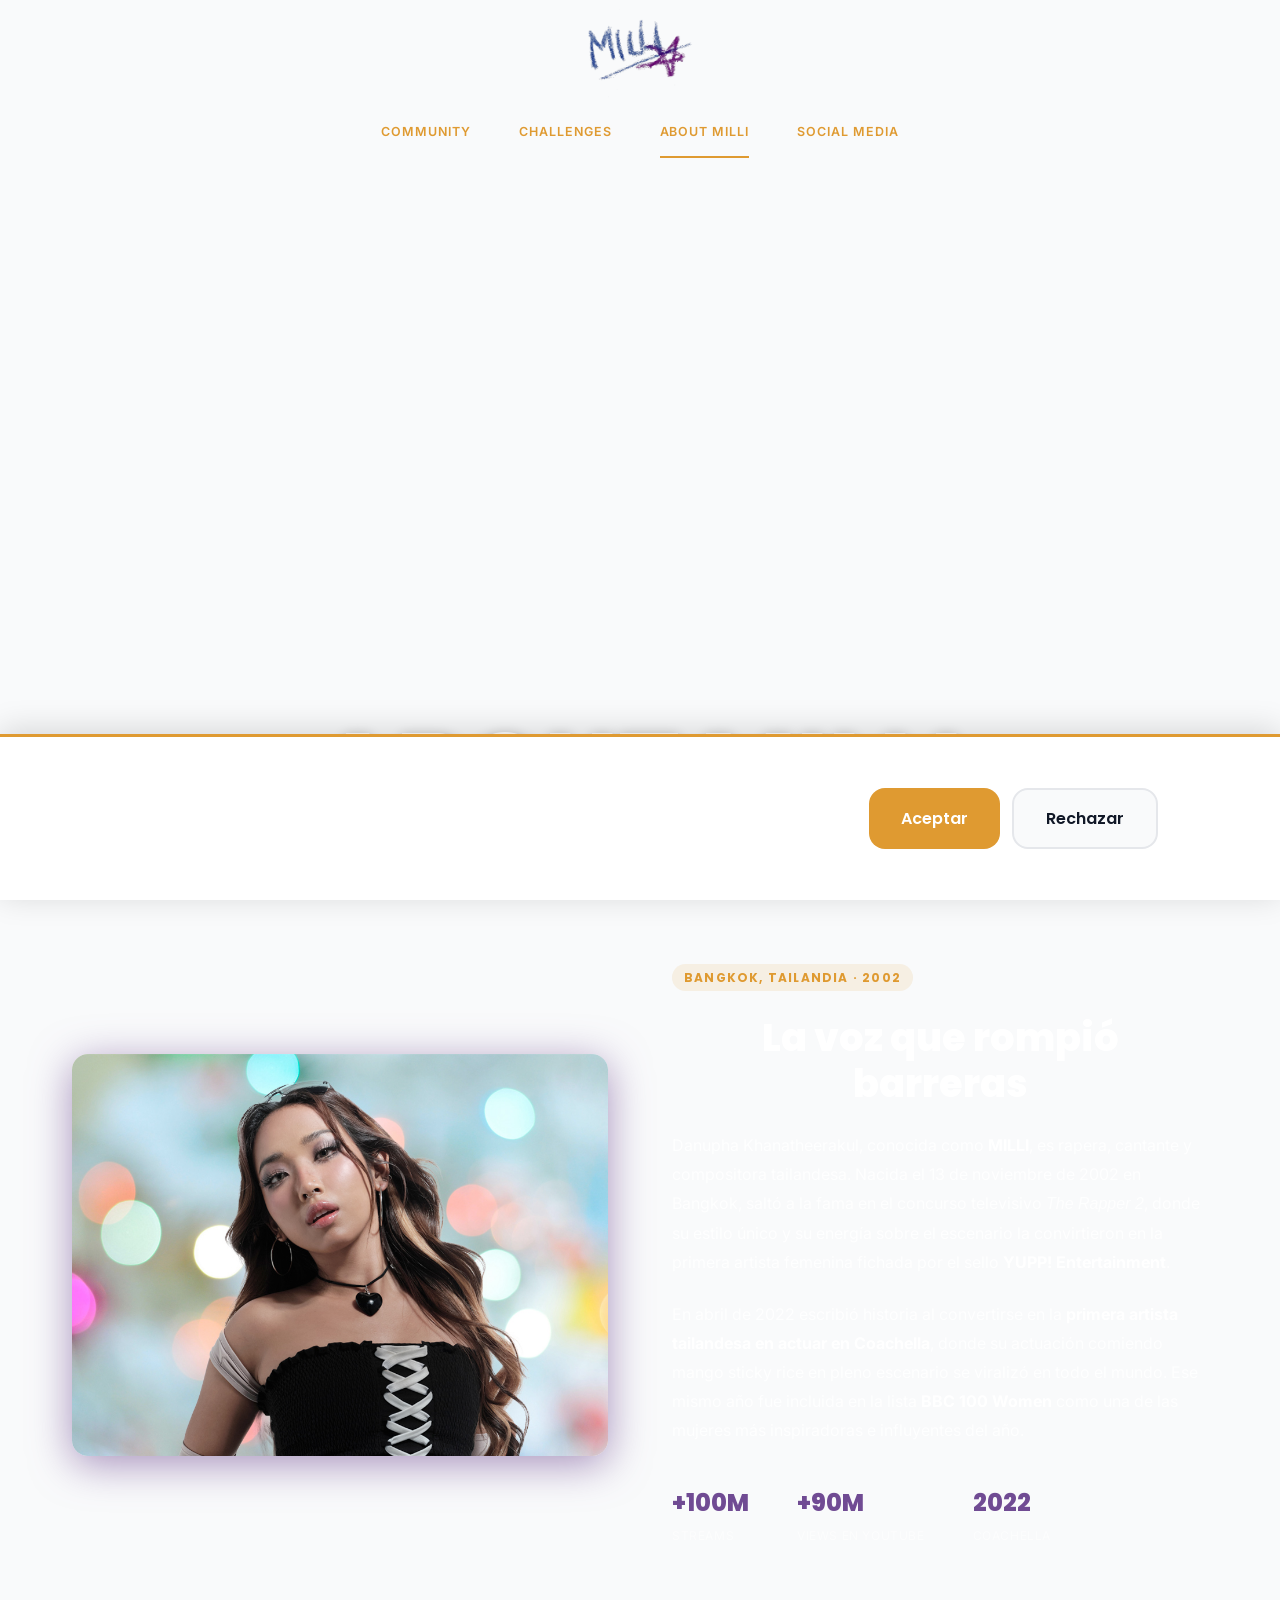
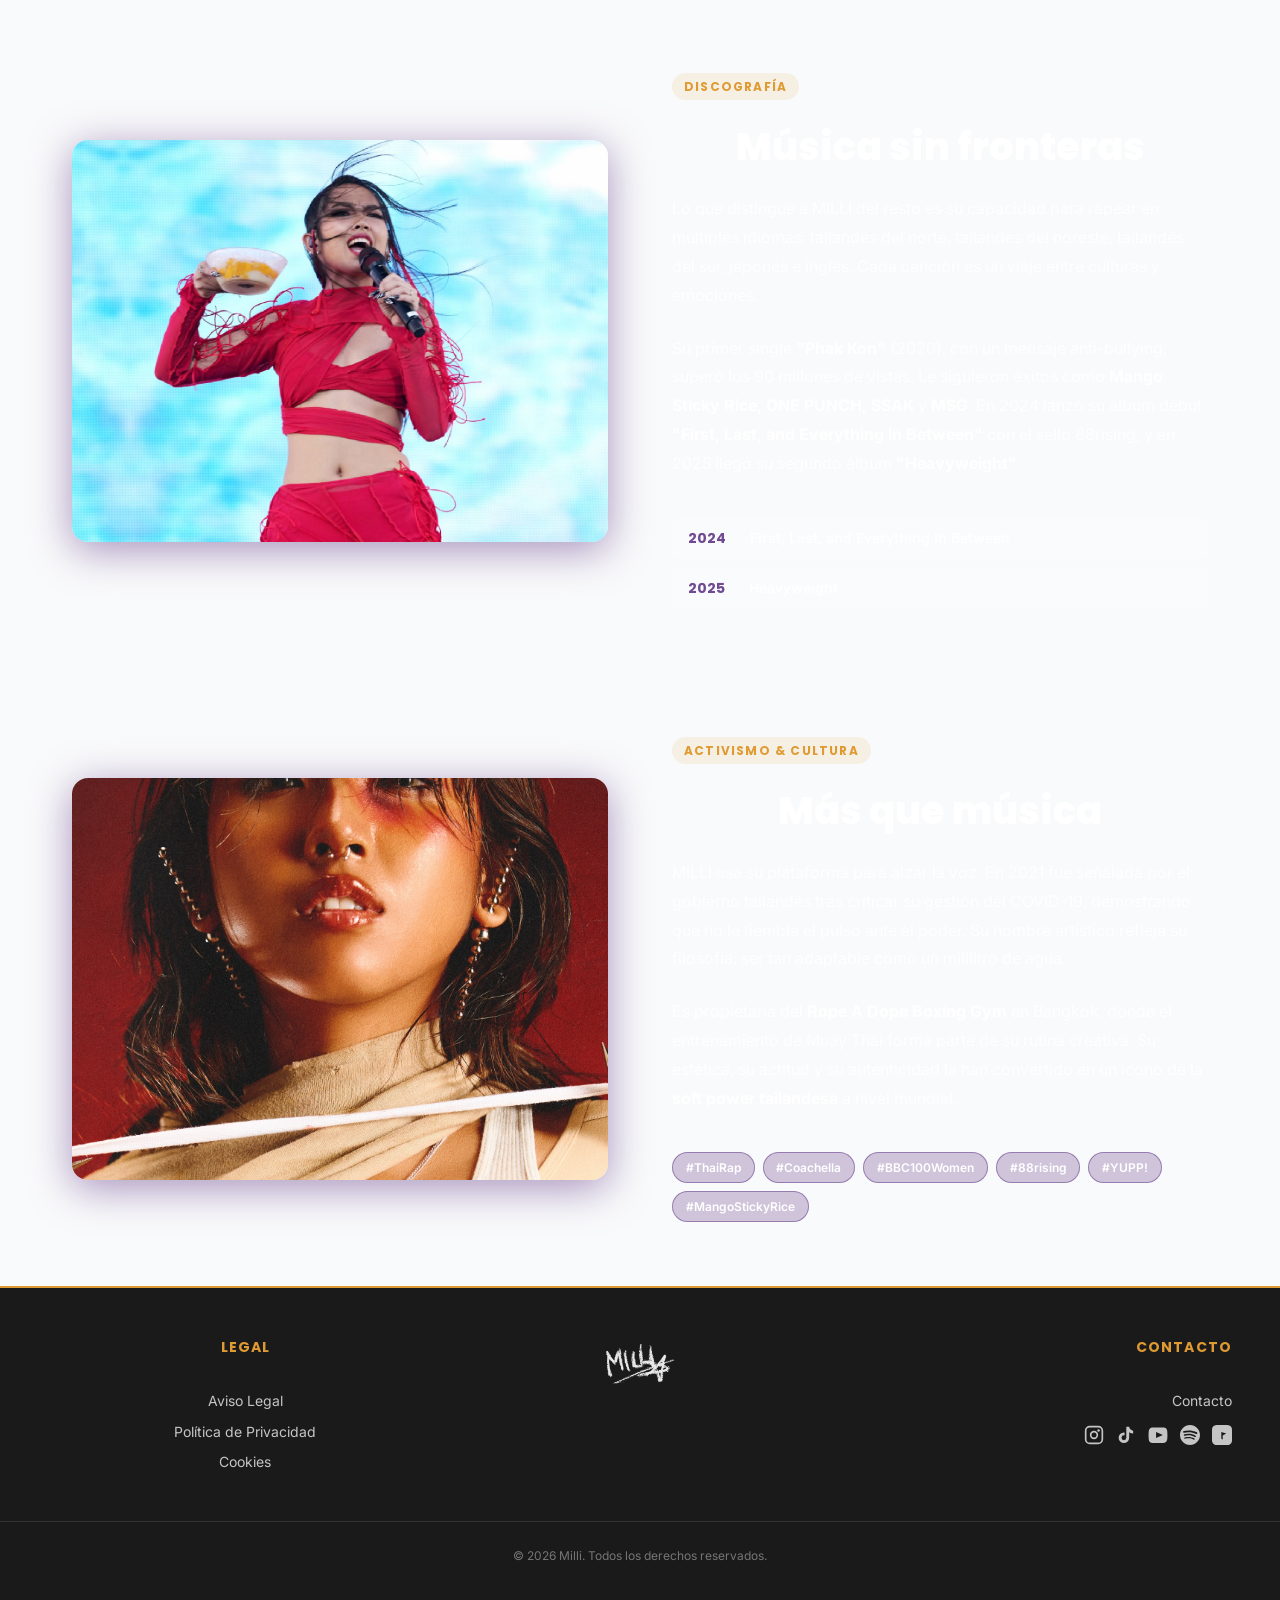
==== commit 7f8c25dc: "add personality test application with HTML, CSS, and JavaScript" ====
--- a/about.html
+++ b/about.html
@@ -9,91 +9,171 @@
 </head>
 <body>
 
-<section class="hero hero--about">
-    <header class="header">
-        <div class="container">
-            <div class="header__logo">
-                <a href="index.html" class="logo"><img src="assets/milli_logo.png" alt="Milli" class="header-logo-img"></a>
+    <section class="hero hero--about">
+        <header class="header">
+            <div class="container">
+                <div class="header__logo">
+                    <a href="index.html" class="logo"><img src="assets/milli_logo.png" alt="Milli" class="header-logo-img"></a>
+                </div>
+                <nav class="nav">
+            <a href="comunidad.html" class="nav-link">Community</a>
+            <a href="ruleta.html" class="nav-link">Challenges</a>
+            <a href="about.html" class="nav-link active">About Milli</a>
+            <a href="socialmedia.html" class="nav-link">Social Media</a>
+                </nav>
             </div>
-            <nav class="nav">
-                <a href="comunidad.html" class="nav-link">Community</a>
-                <a href="ruleta.html" class="nav-link">Challenges</a>
-                <a href="about.html" class="nav-link active">About Milli</a>
-                <a href="socialmedia.html" class="nav-link">Social Media</a>
-            </nav>
+        </header>
+        <div class="hero__title">
+            <h1 class="page-title">ABOUT MILLI</h1>
         </div>
-    </header>
-    <div class="hero__title">
-        <h1 class="page-title">ABOUT MILLI</h1>
-    </div>
-    <a class="hero__scroll-indicator" href="#main-content">
-        <span>↓</span>
-    </a>
-</section>
+        <a class="hero__scroll-indicator" href="#main-content">
+            <span>↓</span>
+        </a>
+    </section>
 
 
-<!-- IMAGEN GRANDE -->
-<section id="main-content" class="about-main-image">
-    <div class="about__image-large-placeholder"></div>
-</section>
 
-<!-- BENTO GRID -->
-<section class="about-bento">
-    <div class="bento-grid">
-        <!-- Fila 1: bloque ancho -->
-        <div class="bento-block bento-block--full">
-            <div class="bento__placeholder"></div>
+    <!-- SECCIÓN 1: QUIÉN ES MILLI -->
+    <section id="main-content" class="about-section about-section--bio">
+        <div class="container">
+            <div class="about-block about-block--reverse">
+                <div class="about-block__text">
+                    <span class="about-tag">Bangkok, Tailandia · 2002</span>
+                    <h2 class="about-heading">La voz que rompió barreras</h2>
+                    <p>Danupha Khanatheerakul, conocida como <strong>MILLI</strong>, es rapera, cantante y compositora tailandesa. Nacida el 13 de noviembre de 2002 en Bangkok, saltó a la fama en el concurso televisivo <em>The Rapper 2</em>, donde su estilo único y su energía sobre el escenario la convirtieron en la primera artista femenina fichada por el sello <strong>YUPP! Entertainment</strong>.</p>
+                    <p>En abril de 2022 escribió historia al convertirse en la <strong>primera artista tailandesa en actuar en Coachella</strong>, donde su actuación comiendo mango sticky rice en pleno escenario se viralizó en todo el mundo. Ese mismo año fue incluida en la lista <strong>BBC 100 Women</strong> como una de las mujeres más inspiradoras e influyentes del año.</p>
+                    <div class="about-stats">
+                        <div class="about-stat">
+                            <span class="about-stat__num">+100M</span>
+                            <span class="about-stat__label">Streams</span>
+                        </div>
+                        <div class="about-stat">
+                            <span class="about-stat__num">+90M</span>
+                            <span class="about-stat__label">Views en YouTube</span>
+                        </div>
+                        <div class="about-stat">
+                            <span class="about-stat__num">2022</span>
+                            <span class="about-stat__label">Coachella</span>
+                        </div>
+                    </div>
+                </div>
+                <div class="about-block__image">
+                    <img src="assets/milli_bio.jpg" alt="MILLI">
+                </div>
+            </div>
         </div>
-        <!-- Fila 2: grande izquierda + pequeño derecha -->
-        <div class="bento-block bento-block--large">
-            <div class="bento__placeholder"></div>
+    </section>
+
+    <!-- SECCIÓN 2: SU MÚSICA -->
+    <section class="about-section about-section--music">
+        <div class="container">
+            <div class="about-block">
+                <div class="about-block__image">
+                    <img src="assets/milli_musica.jpg" alt="MILLI en Coachella">
+                </div>
+                <div class="about-block__text">
+                    <span class="about-tag">Discografía</span>
+                    <h2 class="about-heading">Música sin fronteras</h2>
+                    <p>Lo que distingue a MILLI del resto es su capacidad para rapear en múltiples idiomas: tailandés del norte, tailandés del noreste, tailandés del sur, japonés e inglés. Cada canción es un viaje entre culturas y emociones.</p>
+                    <p>Su primer single <strong>"Phak Kon"</strong> (2020), con un mensaje anti-bullying, superó los 90 millones de vistas. Le siguieron éxitos como <strong>Mango Sticky Rice, ONE PUNCH, SSAK</strong> y <strong>MSG</strong>. En 2024 lanzó su álbum debut <strong>"First, Last, and Everything In Between"</strong> con el sello 88rising, y en 2025 llegó su segundo álbum <strong>"Heavyweight"</strong>.</p>
+                    <div class="about-albums">
+                        <div class="about-album">
+                            <span class="about-album__year">2024</span>
+                            <span class="about-album__title">First, Last, and Everything In Between</span>
+                        </div>
+                        <div class="about-album">
+                            <span class="about-album__year">2025</span>
+                            <span class="about-album__title">Heavyweight</span>
+                        </div>
+                    </div>
+                </div>
+            </div>
         </div>
-        <div class="bento-block bento-block--small">
-            <div class="bento__placeholder"></div>
+    </section>
+
+    <!-- SECCIÓN 3: SU IMPACTO -->
+    <section class="about-section about-section--impact">
+        <div class="container">
+            <div class="about-block about-block--reverse">
+                <div class="about-block__text">
+                    <span class="about-tag">Activismo & Cultura</span>
+                    <h2 class="about-heading">Más que música</h2>
+                    <p>MILLI usa su plataforma para alzar la voz. En 2021 fue señalada por el gobierno tailandés tras criticar su gestión del COVID-19, demostrando que no le tiembla el pulso ante el poder. Su nombre artístico refleja su filosofía: ser tan adaptable como un mililitro de agua.</p>
+                    <p>Es propietaria del <strong>Rope A Dope Boxing Gym</strong> en Bangkok, donde el entrenamiento de Muay Thai forma parte de su rutina creativa. Su estética, su actitud y su autenticidad la han convertido en un icono de la <strong>soft power tailandesa</strong> a nivel mundial.</p>
+                    <div class="about-tags-list">
+                        <span class="about-pill">#ThaiRap</span>
+                        <span class="about-pill">#Coachella</span>
+                        <span class="about-pill">#BBC100Women</span>
+                        <span class="about-pill">#88rising</span>
+                        <span class="about-pill">#YUPP!</span>
+                        <span class="about-pill">#MangoStickyRice</span>
+                    </div>
+                </div>
+                <div class="about-block__image">
+                    <img src="assets/milli_impacto.jpg" alt="MILLI">
+                </div>
+            </div>
         </div>
-        <!-- Fila 3: pequeño izquierda + grande derecha -->
-        <div class="bento-block bento-block--small">
-            <div class="bento__placeholder"></div>
+    </section>
+
+    <!-- FOOTER -->
+    <footer class="footer">
+        <div class="footer__inner">
+            <!-- Columna izquierda: legal -->
+            <div class="footer__col">
+                <p class="footer__heading">Legal</p>
+                <a href="aviso-legal.html">Aviso Legal</a>
+                <a href="privacidad.html">Política de Privacidad</a>
+                <a href="cookies.html">Cookies</a>
+            </div>
+
+            <!-- Centro: logo -->
+            <div class="footer__col footer__col--center">
+                <a href="index.html">
+                    <img src="assets/milli_logo.png" alt="Milli" class="footer__logo">
+                </a>
+            </div>
+
+            <!-- Columna derecha: contacto y redes -->
+            <div class="footer__col footer__col--right">
+                <p class="footer__heading">Contacto</p>
+                <a href="contacto.html">Contacto</a>
+                <div class="footer__social">
+                    <a href="https://www.instagram.com/phuckitol/?hl=es" target="_blank" aria-label="Instagram">
+                        <svg xmlns="http://www.w3.org/2000/svg" width="20" height="20" viewBox="0 0 24 24" fill="none" stroke="currentColor" stroke-width="2" stroke-linecap="round" stroke-linejoin="round"><rect x="2" y="2" width="20" height="20" rx="5"/><circle cx="12" cy="12" r="4"/><circle cx="17.5" cy="6.5" r="1.5" fill="currentColor" stroke="none"/></svg>
+                    </a>
+                    <a href="https://www.tiktok.com/@milliyormlenlaew?lang=es-419" target="_blank" aria-label="TikTok">
+                        <svg xmlns="http://www.w3.org/2000/svg" width="20" height="20" viewBox="0 0 24 24" fill="currentColor"><path d="M19.59 6.69a4.83 4.83 0 0 1-3.77-4.25V2h-3.45v13.67a2.89 2.89 0 0 1-2.88 2.5 2.89 2.89 0 0 1-2.89-2.89 2.89 2.89 0 0 1 2.89-2.89c.28 0 .54.04.79.1V9.01a6.33 6.33 0 0 0-.79-.05 6.34 6.34 0 0 0-6.34 6.34 6.34 6.34 0 0 0 6.34 6.34 6.34 6.34 0 0 0 6.33-6.34V8.69a8.18 8.18 0 0 0 4.78 1.52V6.75a4.85 4.85 0 0 1-1.01-.06z"/></svg>
+                    </a>
+                    <a href="https://www.youtube.com/channel/UCV_Y9Omqr0Zlwt3vJhbib9w" target="_blank" aria-label="YouTube">
+                        <svg xmlns="http://www.w3.org/2000/svg" width="20" height="20" viewBox="0 0 24 24" fill="currentColor"><path d="M23 7s-.3-1.9-1.2-2.7c-1.1-1.2-2.4-1.2-3-1.3C16.6 3 12 3 12 3s-4.6 0-6.8.1c-.6.1-1.9.1-3 1.3C1.3 5.2 1 7 1 7S.7 9.1.7 11.3v2c0 2.1.3 4.3.3 4.3s.3 1.9 1.2 2.7c1.1 1.2 2.6 1.1 3.3 1.2C7.3 21.7 12 21.7 12 21.7s4.6 0 6.8-.2c.6-.1 1.9-.1 3-1.3.9-.8 1.2-2.7 1.2-2.7s.3-2.1.3-4.3v-2C23.3 9.1 23 7 23 7zM9.7 15.5V8.4l8.1 3.6-8.1 3.5z"/></svg>
+                    </a>
+                    <a href="https://open.spotify.com/intl-es/artist/1eVPKI2R4NlX6P5FIuMXis" target="_blank" aria-label="Spotify">
+                        <svg xmlns="http://www.w3.org/2000/svg" width="20" height="20" viewBox="0 0 24 24" fill="currentColor"><path d="M12 0C5.4 0 0 5.4 0 12s5.4 12 12 12 12-5.4 12-12S18.66 0 12 0zm5.521 17.34c-.24.359-.66.48-1.021.24-2.82-1.74-6.36-2.101-10.561-1.141-.418.122-.779-.179-.899-.539-.12-.421.18-.78.54-.9 4.56-1.021 8.52-.6 11.64 1.32.42.18.479.659.301 1.02zm1.44-3.3c-.301.42-.841.6-1.262.3-3.239-1.98-8.159-2.58-11.939-1.38-.479.12-1.02-.12-1.14-.6-.12-.48.12-1.021.6-1.141C9.6 9.9 15 10.561 18.72 12.84c.361.181.54.78.241 1.2zm.12-3.36C15.24 8.4 8.82 8.16 5.16 9.301c-.6.179-1.2-.181-1.38-.721-.18-.601.18-1.2.72-1.381 4.26-1.26 11.28-1.02 15.721 1.621.539.3.719 1.02.419 1.56-.299.421-1.02.599-1.559.3z"/></svg>
+                    </a>
+                    <a href="https://music.apple.com/es/playlist/milli-imprescindibles/pl.f570f95bd34e48978a4f45f1392bc159" target="_blank" aria-label="Apple Music">
+                        <svg xmlns="http://www.w3.org/2000/svg" width="20" height="20" viewBox="0 0 24 24" fill="currentColor"><path d="M23.994 6.124a9.23 9.23 0 0 0-.24-2.19c-.317-1.31-1.062-2.31-2.18-3.043a5.022 5.022 0 0 0-1.877-.726 10.496 10.496 0 0 0-1.564-.15c-.05-.003-.096-.01-.15-.01H5.986c-.05 0-.096.007-.15.01a10.5 10.5 0 0 0-1.564.15 5.022 5.022 0 0 0-1.877.726C1.276 1.624.53 2.625.214 3.934A9.23 9.23 0 0 0 0 6.124v11.85a9.23 9.23 0 0 0 .24 2.19c.317 1.31 1.062 2.31 2.18 3.043a5.022 5.022 0 0 0 1.877.726 10.5 10.5 0 0 0 1.564.15c.05.003.096.01.15.01h12.02c.05 0 .096-.007.15-.01a10.5 10.5 0 0 0 1.564-.15 5.022 5.022 0 0 0 1.877-.726c1.118-.734 1.863-1.734 2.18-3.043a9.23 9.23 0 0 0 .214-2.19V6.124zm-6.9 3.99l-4.24 2.452v4.905l-1.68-.97V8.386l5.92 1.728z"/></svg>
+                    </a>
+                </div>
+            </div>
         </div>
-        <div class="bento-block bento-block--large">
-            <div class="bento__placeholder"></div>
+        <div class="footer__bottom">
+            <p>&copy; 2026 Milli. Todos los derechos reservados.</p>
+        </div>
+    </footer>
+
+    <div id="cookieBanner" class="cookie-banner">
+        <div class="cookie-content">
+            <p>Utilizamos cookies para mejorar tu experiencia.</p>
+            <div class="cookie-buttons">
+                <button id="acceptCookies" class="btn btn-primary">Aceptar</button>
+                <button id="rejectCookies" class="btn btn-secondary">Rechazar</button>
+            </div>
         </div>
     </div>
-</section>
 
-<!-- SECCIÓN INFERIOR -->
-<section class="about-contact">
-    <div class="container">
-        <div class="about-contact__box">
-            <h3>¿Quieres saber más?</h3>
-            <p>Contáctanos o únete a la comunidad.</p>
-            <a href="comunidad.html" class="btn btn-primary">Ir a la Comunidad</a>
-        </div>
-    </div>
-</section>
-
-<!-- FOOTER -->
-<footer class="footer">
-    <div class="container footer__inner">
-        <p>&copy; 2024 RetoRuleta</p>
-        <div class="footer-links">
-            <a href="#">Aviso Legal</a>
-            <a href="#">Privacidad</a>
-            <a href="#">Cookies</a>
-        </div>
-    </div>
-</footer>
-
-<div id="cookieBanner" class="cookie-banner">
-    <div class="cookie-content">
-        <p>Utilizamos cookies para mejorar tu experiencia.</p>
-        <div class="cookie-buttons">
-            <button id="acceptCookies" class="btn btn-primary">Aceptar</button>
-            <button id="rejectCookies" class="btn btn-secondary">Rechazar</button>
-        </div>
-    </div>
-</div>
-
-<script src="js/main.js"></script>
+    <script src="js/cookies.js"></script>
+    <script src="js/backtotop.js"></script>
+    <script src="js/main.js"></script>
 </body>
-</html>+</html>
--- a/css/main.css
+++ b/css/main.css
@@ -1401,13 +1401,10 @@
 }
 
 .ruleta-canvas {
-    position: absolute;
-    top: 50%;
-    left: 50%;
-    transform: translate(-50%, -50%);
-    width: 78%;
-    height: 78%;
-    border-radius: 50%;
+    display: block;
+    width: 100%;
+    height: 100%;
+    /* canvas internal resolution set by JS */
 }
 
 .ruleta-contorno {
@@ -1418,6 +1415,7 @@
     height: 100%;
     z-index: 2;
     pointer-events: none;
+    object-fit: contain;
 }
 
 .ruleta-result-overlay {
@@ -1965,8 +1963,6 @@
     font-weight: 700;
     color: #df9a31;
     margin: var(--spacing-xl) 0 var(--spacing-sm);
-    border-left: 4px solid #df9a31;
-    padding-left: var(--spacing-sm);
 }
 
 .legal-content h2:first-child {
@@ -2042,12 +2038,14 @@
     background: white;
     border-top: 3px solid #df9a31;
     box-shadow: 0 -4px 30px rgba(0,0,0,0.15);
-    transform: translateY(100%);
+    transform: translateY(110%);
     transition: transform 0.4s ease;
+    display: none;
 }
 
 .cookie-banner.visible {
     transform: translateY(0);
+    display: block;
 }
 
 .cookie-content {
@@ -2135,3 +2133,815 @@
         padding: var(--spacing-lg);
     }
 }
+
+/* ============================================
+   FOOTER UNIFICADO
+   ============================================ */
+.footer {
+    background: #1a1a1a;
+    color: white;
+    padding: var(--spacing-xl) 0 0;
+}
+
+.footer__inner {
+    display: grid;
+    grid-template-columns: 1fr 1fr 1fr;
+    align-items: start;
+    gap: 0;
+    max-width: 100%;
+    margin: 0 auto;
+    padding: 0 var(--spacing-xl) var(--spacing-xl);
+}
+
+.footer__col {
+    display: flex;
+    flex-direction: column;
+    gap: 0.5rem;
+}
+
+.footer__col--center {
+    align-items: center;
+}
+
+.footer__col--right {
+    align-items: flex-end;
+}
+
+.footer__heading {
+    font-family: var(--font-family-heading);
+    font-size: var(--font-size-sm);
+    font-weight: 700;
+    text-transform: uppercase;
+    letter-spacing: 0.08em;
+    color: #df9a31;
+    margin-bottom: 0.25rem;
+}
+
+.footer__col a {
+    color: rgba(255,255,255,0.75);
+    text-decoration: none;
+    font-size: var(--font-size-sm);
+    transition: color var(--transition-fast);
+}
+
+.footer__col a:hover {
+    color: #df9a31;
+}
+
+.footer__logo {
+    height: 60px;
+    width: auto;
+    opacity: 0.9;
+    filter: brightness(0) invert(1);
+}
+
+.footer__social {
+    display: flex;
+    gap: 0.75rem;
+    margin-top: 0.25rem;
+}
+
+.footer__social a {
+    color: rgba(255,255,255,0.75);
+    display: flex;
+    align-items: center;
+    transition: color var(--transition-fast);
+}
+
+.footer__social a:hover {
+    color: #df9a31;
+}
+
+.footer__bottom {
+    border-top: 1px solid rgba(255,255,255,0.1);
+    text-align: center;
+    padding: var(--spacing-md);
+    font-size: var(--font-size-xs);
+    color: rgba(255,255,255,0.4);
+}
+
+@media (max-width: 768px) {
+    .footer__inner {
+        grid-template-columns: 1fr;
+        text-align: center;
+    }
+    .footer__col--center,
+    .footer__col--right {
+        align-items: center;
+    }
+    .footer__social {
+        justify-content: center;
+    }
+}
+
+/* Título h1 en páginas legales */
+.legal-page-title {
+    font-family: var(--font-family-heading);
+    font-size: clamp(2.5rem, 6vw, 5rem);
+    font-weight: 800;
+    color: white;
+    text-align: center;
+    padding: var(--spacing-2xl) 0 var(--spacing-lg);
+    text-shadow: 0 2px 12px rgba(0,0,0,0.2);
+}
+
+/* ============================================
+   BOTÓN VOLVER ARRIBA
+   ============================================ */
+.back-to-top {
+    position: fixed;
+    bottom: 2rem;
+    right: 2rem;
+    width: 48px;
+    height: 48px;
+    background: #df9a31;
+    color: white;
+    border: none;
+    border-radius: 50%;
+    font-size: 1.3rem;
+    cursor: pointer;
+    display: flex;
+    align-items: center;
+    justify-content: center;
+    z-index: 999;
+    opacity: 0;
+    transform: translateY(20px);
+    transition: opacity 0.3s ease, transform 0.3s ease, background 0.2s ease;
+    text-decoration: none;
+}
+
+.back-to-top.visible {
+    opacity: 1;
+    transform: translateY(0);
+}
+
+.back-to-top:hover {
+    background: #704b93;
+}
+
+/* ============================================
+   TEST DE PERSONALIDAD
+   ============================================ */
+.section-test {
+    min-height: 100vh;
+    display: flex;
+    align-items: center;
+    justify-content: center;
+    padding: var(--spacing-2xl) var(--spacing-md);
+    background-image: url('../assets/fondo_ruleta.jpg');
+    background-size: cover;
+    background-position: center;
+    background-attachment: fixed;
+}
+
+.test-box {
+    max-width: 700px;
+    width: 100%;
+    background: rgba(255,255,255,0.95);
+    border-radius: var(--radius-lg);
+    padding: var(--spacing-2xl);
+    box-shadow: 0 8px 40px rgba(0,0,0,0.2);
+}
+
+.test-header {
+    text-align: center;
+    margin-bottom: var(--spacing-xl);
+}
+
+.test-header h2 {
+    font-family: var(--font-family-heading);
+    font-size: var(--font-size-3xl);
+    font-weight: 800;
+    color: #704b93;
+    margin-bottom: 0.5rem;
+}
+
+.test-header p {
+    color: var(--text-light);
+    font-size: var(--font-size-base);
+}
+
+.test-progress {
+    display: flex;
+    gap: 6px;
+    margin-bottom: var(--spacing-xl);
+}
+
+.test-progress__dot {
+    flex: 1;
+    height: 6px;
+    border-radius: 3px;
+    background: #e5e7eb;
+    transition: background 0.3s;
+}
+
+.test-progress__dot.done {
+    background: #df9a31;
+}
+
+.test-progress__dot.active {
+    background: #704b93;
+}
+
+.test-question {
+    display: none;
+}
+
+.test-question.active {
+    display: block;
+}
+
+.test-question h3 {
+    font-family: var(--font-family-heading);
+    font-size: var(--font-size-xl);
+    font-weight: 700;
+    color: var(--text-dark);
+    margin-bottom: var(--spacing-lg);
+    line-height: 1.4;
+}
+
+.test-question h3 span {
+    color: #df9a31;
+    font-size: var(--font-size-sm);
+    font-weight: 600;
+    display: block;
+    margin-bottom: 0.25rem;
+}
+
+.test-options {
+    display: grid;
+    grid-template-columns: 1fr 1fr;
+    gap: var(--spacing-sm);
+}
+
+.test-option {
+    padding: 0.9rem 1rem;
+    border: 2px solid #e5e7eb;
+    border-radius: var(--radius-md);
+    background: white;
+    cursor: pointer;
+    font-size: var(--font-size-sm);
+    font-weight: 500;
+    color: var(--text-dark);
+    text-align: left;
+    transition: all var(--transition-fast);
+    line-height: 1.4;
+}
+
+.test-option:hover {
+    border-color: #704b93;
+    background: #f5f0fa;
+    color: #704b93;
+}
+
+.test-option.selected {
+    border-color: #df9a31;
+    background: #fef9ec;
+    color: #df9a31;
+    font-weight: 700;
+}
+
+/* Resultado */
+.test-result {
+    display: none;
+    text-align: center;
+}
+
+.test-result.active {
+    display: block;
+}
+
+.test-result__song {
+    font-family: var(--font-family-heading);
+    font-size: clamp(2rem, 5vw, 3.5rem);
+    font-weight: 800;
+    color: #704b93;
+    margin: var(--spacing-md) 0 var(--spacing-sm);
+    line-height: 1.1;
+}
+
+.test-result__desc {
+    color: var(--text-light);
+    font-size: var(--font-size-base);
+    margin-bottom: var(--spacing-xl);
+    line-height: 1.7;
+}
+
+.test-result__emoji {
+    font-size: 4rem;
+    display: block;
+    margin-bottom: var(--spacing-sm);
+}
+
+.test-restart {
+    background: #df9a31;
+    color: white;
+    border: none;
+    border-radius: var(--radius-full);
+    padding: 0.75rem 2rem;
+    font-family: var(--font-family-heading);
+    font-weight: 700;
+    font-size: var(--font-size-base);
+    cursor: pointer;
+    transition: background var(--transition-fast);
+}
+
+.test-restart:hover {
+    background: #704b93;
+}
+
+@media (max-width: 600px) {
+    .test-options {
+        grid-template-columns: 1fr;
+    }
+    .test-box {
+        padding: var(--spacing-lg);
+    }
+}
+
+.test-intro {
+    text-align: center;
+    padding: var(--spacing-lg) 0;
+}
+
+/* Navegación del test */
+.test-nav {
+    display: flex;
+    align-items: center;
+    justify-content: space-between;
+    margin-top: var(--spacing-lg);
+    gap: var(--spacing-sm);
+}
+
+.test-nav__btn {
+    padding: 0.6rem 1.4rem;
+    border-radius: var(--radius-full);
+    border: 2px solid #704b93;
+    background: transparent;
+    color: #704b93;
+    font-family: var(--font-family-heading);
+    font-weight: 700;
+    font-size: var(--font-size-sm);
+    cursor: pointer;
+    transition: all var(--transition-fast);
+    display: inline-flex;
+    align-items: center;
+    gap: 0.4rem;
+}
+
+.test-nav__btn:hover {
+    background: #704b93;
+    color: white;
+}
+
+.test-nav__btn--next {
+    margin-left: auto;
+}
+
+.test-nav__btn--fin {
+    background: #df9a31;
+    border-color: #df9a31;
+    color: white;
+    margin-left: auto;
+}
+
+.test-nav__btn--fin:hover {
+    background: #704b93;
+    border-color: #704b93;
+}
+
+/* Navegación del test */
+.test-nav {
+    display: flex;
+    justify-content: space-between;
+    align-items: center;
+    margin-top: var(--spacing-lg);
+    gap: var(--spacing-sm);
+}
+
+.test-nav__btn {
+    padding: 0.6rem 1.4rem;
+    border-radius: var(--radius-full);
+    border: 2px solid #704b93;
+    background: transparent;
+    color: #704b93;
+    font-family: var(--font-family-heading);
+    font-weight: 700;
+    font-size: var(--font-size-sm);
+    cursor: pointer;
+    transition: all var(--transition-fast);
+}
+
+.test-nav__btn:hover {
+    background: #704b93;
+    color: white;
+}
+
+.test-nav__btn--next {
+    margin-left: auto;
+}
+
+.test-nav__btn--fin {
+    background: #df9a31;
+    border-color: #df9a31;
+    color: white;
+    margin-left: auto;
+}
+
+.test-nav__btn--fin:hover {
+    background: #704b93;
+    border-color: #704b93;
+}
+
+/* ============================================
+   TARJETAS COMMUNITY CON CONTENIDO
+   ============================================ */
+.community-card--info {
+    background: white;
+    border-radius: var(--radius-lg);
+    padding: var(--spacing-xl);
+    display: flex;
+    flex-direction: column;
+    gap: var(--spacing-md);
+    aspect-ratio: unset;
+    box-shadow: 0 4px 20px rgba(0,0,0,0.08);
+    border: 2px solid transparent;
+    transition: border-color var(--transition-fast), transform var(--transition-fast);
+}
+
+.community-card--info:hover {
+    border-color: #df9a31;
+    transform: translateY(-4px);
+}
+
+.community-card--featured {
+    border-color: #704b93;
+    background: #f8f4fd;
+}
+
+.community-card--featured:hover {
+    border-color: #704b93;
+}
+
+.community-card__icon {
+    font-size: 2.5rem;
+}
+
+.community-card__title {
+    font-family: var(--font-family-heading);
+    font-size: var(--font-size-xl);
+    font-weight: 800;
+    color: var(--text-dark);
+    margin: 0;
+}
+
+.community-card--featured .community-card__title {
+    color: #704b93;
+}
+
+.community-card__text {
+    color: var(--text-light);
+    font-size: var(--font-size-sm);
+    line-height: 1.7;
+    margin: 0;
+}
+
+.community-card__list {
+    list-style: none;
+    padding: 0;
+    margin: 0;
+    display: flex;
+    flex-direction: column;
+    gap: 0.4rem;
+}
+
+.community-card__list li {
+    font-size: var(--font-size-sm);
+    color: var(--text-dark);
+    padding-left: 1.2rem;
+    position: relative;
+}
+
+.community-card__list li::before {
+    content: '-';
+    position: absolute;
+    left: 0;
+    color: #df9a31;
+    font-weight: 700;
+}
+
+.community-card--featured .community-card__list li::before {
+    content: '-';
+    color: #704b93;
+}
+
+/* Fondo secciones 2 y 3 de community */
+.section-community-page,
+.section-auth {
+    background-image: url('../assets/fondo_global.jpg');
+    background-size: cover;
+    background-position: center;
+    background-attachment: fixed;
+}
+
+/* ============================================
+   PÁGINA ABOUT - SECCIONES MILLI
+   ============================================ */
+.about-section {
+    padding: var(--spacing-2xl) 0;
+    background-image: url('../assets/fondo_global.jpg');
+    background-size: cover;
+    background-position: center;
+    background-attachment: fixed;
+}
+
+.about-section--music {
+    background-image: url('../assets/fondo_global.jpg');
+}
+
+.about-section--impact {
+    background-image: url('../assets/fondo_global.jpg');
+}
+
+.about-block {
+    display: grid;
+    grid-template-columns: 1fr 1fr;
+    gap: var(--spacing-2xl);
+    align-items: center;
+}
+
+.about-block--reverse {
+    direction: rtl;
+}
+
+.about-block--reverse > * {
+    direction: ltr;
+}
+
+.about-block__image {
+    border-radius: var(--radius-lg);
+    overflow: hidden;
+    aspect-ratio: 4/3;
+    box-shadow: 0 8px 40px rgba(112, 75, 147, 0.6);
+}
+
+.about-block__image img {
+    width: 100%;
+    height: 100%;
+    object-fit: cover;
+    display: block;
+}
+
+.about-block__text {
+    display: flex;
+    flex-direction: column;
+    gap: var(--spacing-md);
+}
+
+.about-tag {
+    font-family: var(--font-family-heading);
+    font-size: var(--font-size-xs);
+    font-weight: 700;
+    text-transform: uppercase;
+    letter-spacing: 0.1em;
+    color: #df9a31;
+    background: rgba(223,154,49,0.12);
+    padding: 0.25rem 0.75rem;
+    border-radius: var(--radius-full);
+    width: fit-content;
+}
+
+.about-heading {
+    font-family: var(--font-family-heading);
+    font-size: clamp(1.8rem, 3vw, 2.8rem);
+    font-weight: 800;
+    color: white;
+    line-height: 1.2;
+    margin: 0;
+}
+
+.about-block__text p {
+    color: rgba(255,255,255,0.85);
+    line-height: 1.8;
+    margin: 0;
+}
+
+.about-block__text strong {
+    color: white;
+}
+
+.about-stats {
+    display: flex;
+    gap: var(--spacing-xl);
+    margin-top: var(--spacing-sm);
+}
+
+.about-stat {
+    display: flex;
+    flex-direction: column;
+    gap: 0.2rem;
+}
+
+.about-stat__num {
+    font-family: var(--font-family-heading);
+    font-size: var(--font-size-2xl);
+    font-weight: 800;
+    color: #704b93;
+}
+
+.about-stat__label {
+    font-size: var(--font-size-xs);
+    color: rgba(255,255,255,0.6);
+    text-transform: uppercase;
+    letter-spacing: 0.05em;
+}
+
+.about-albums {
+    display: flex;
+    flex-direction: column;
+    gap: 0.5rem;
+    margin-top: var(--spacing-sm);
+}
+
+.about-album {
+    display: flex;
+    align-items: center;
+    gap: var(--spacing-md);
+    background: rgba(255,255,255,0.1);
+    border-radius: var(--radius-md);
+    padding: 0.6rem 1rem;
+}
+
+.about-album__year {
+    font-family: var(--font-family-heading);
+    font-weight: 700;
+    color: #704b93;
+    font-size: var(--font-size-sm);
+    flex-shrink: 0;
+}
+
+.about-album__title {
+    color: white;
+    font-size: var(--font-size-sm);
+    font-weight: 600;
+}
+
+.about-tags-list {
+    display: flex;
+    flex-wrap: wrap;
+    gap: 0.5rem;
+    margin-top: var(--spacing-sm);
+}
+
+.about-pill {
+    background: rgba(112,75,147,0.3);
+    color: white;
+    border: 1px solid rgba(112,75,147,0.6);
+    border-radius: var(--radius-full);
+    padding: 0.3rem 0.8rem;
+    font-size: var(--font-size-xs);
+    font-weight: 600;
+}
+
+@media (max-width: 768px) {
+    .about-block {
+        grid-template-columns: 1fr;
+    }
+    .about-block--reverse {
+        direction: ltr;
+    }
+    .about-stats {
+        gap: var(--spacing-lg);
+    }
+}
+
+/* ============================================
+   SECCIONES RESUMEN - PÁGINA PRINCIPAL
+   ============================================ */
+.home-section {
+    min-height: 100vh;
+    display: flex;
+    align-items: center;
+    padding: var(--spacing-2xl) 0;
+    background-image: url('../assets/fondo_pag_principal.jpg');
+    background-size: cover;
+    background-position: center;
+    background-attachment: fixed;
+}
+
+.home-section__inner {
+    display: grid;
+    grid-template-columns: 1fr 1fr;
+    gap: var(--spacing-2xl);
+    align-items: center;
+}
+
+.home-section__inner--reverse {
+    direction: rtl;
+}
+
+.home-section__inner--reverse > * {
+    direction: ltr;
+}
+
+.home-section__text {
+    display: flex;
+    flex-direction: column;
+    gap: var(--spacing-md);
+}
+
+.home-section__tag {
+    font-family: var(--font-family-heading);
+    font-size: var(--font-size-xs);
+    font-weight: 700;
+    text-transform: uppercase;
+    letter-spacing: 0.1em;
+    color: #df9a31;
+    background: rgba(223,154,49,0.15);
+    padding: 0.25rem 0.75rem;
+    border-radius: var(--radius-full);
+    width: fit-content;
+}
+
+.home-section__title {
+    font-family: var(--font-family-heading);
+    font-size: clamp(2.5rem, 5vw, 4rem);
+    font-weight: 800;
+    color: white;
+    line-height: 1;
+    margin: 0;
+}
+
+.home-section__desc {
+    color: rgba(255,255,255,0.85);
+    font-size: var(--font-size-base);
+    line-height: 1.8;
+    margin: 0;
+}
+
+.home-section__list {
+    list-style: none;
+    padding: 0;
+    margin: 0;
+    display: flex;
+    flex-direction: column;
+    gap: 0.4rem;
+}
+
+.home-section__list li {
+    font-size: var(--font-size-sm);
+    color: rgba(255,255,255,0.8);
+    padding-left: 1.2rem;
+    position: relative;
+}
+
+.home-section__list li::before {
+    content: '-';
+    position: absolute;
+    left: 0;
+    color: #df9a31;
+    font-weight: 700;
+}
+
+.home-section__btn {
+    display: inline-block;
+    padding: 0.75rem 1.75rem;
+    background: #df9a31;
+    color: white;
+    border-radius: var(--radius-full);
+    font-family: var(--font-family-heading);
+    font-weight: 700;
+    font-size: var(--font-size-sm);
+    text-decoration: none;
+    width: fit-content;
+    transition: background var(--transition-fast), transform var(--transition-fast);
+}
+
+.home-section__btn:hover {
+    background: #704b93;
+    transform: translateX(4px);
+}
+
+.home-section__visual {
+    border-radius: var(--radius-lg);
+    aspect-ratio: 4/3;
+    background: rgba(255,255,255,0.1);
+    border: 2px solid rgba(255,255,255,0.15);
+    backdrop-filter: blur(4px);
+}
+
+.home-section__visual--community  { border-color: #61aea4; background: rgba(97,174,164,0.15); }
+.home-section__visual--challenges { border-color: #cd5796; background: rgba(205,87,150,0.15); }
+.home-section__visual--about      { border-color: #704b93; background: rgba(112,75,147,0.15); }
+
+@media (max-width: 768px) {
+    .home-section__inner {
+        grid-template-columns: 1fr;
+    }
+    .home-section__inner--reverse {
+        direction: ltr;
+    }
+    .home-section__visual {
+        aspect-ratio: 16/9;
+    }
+}
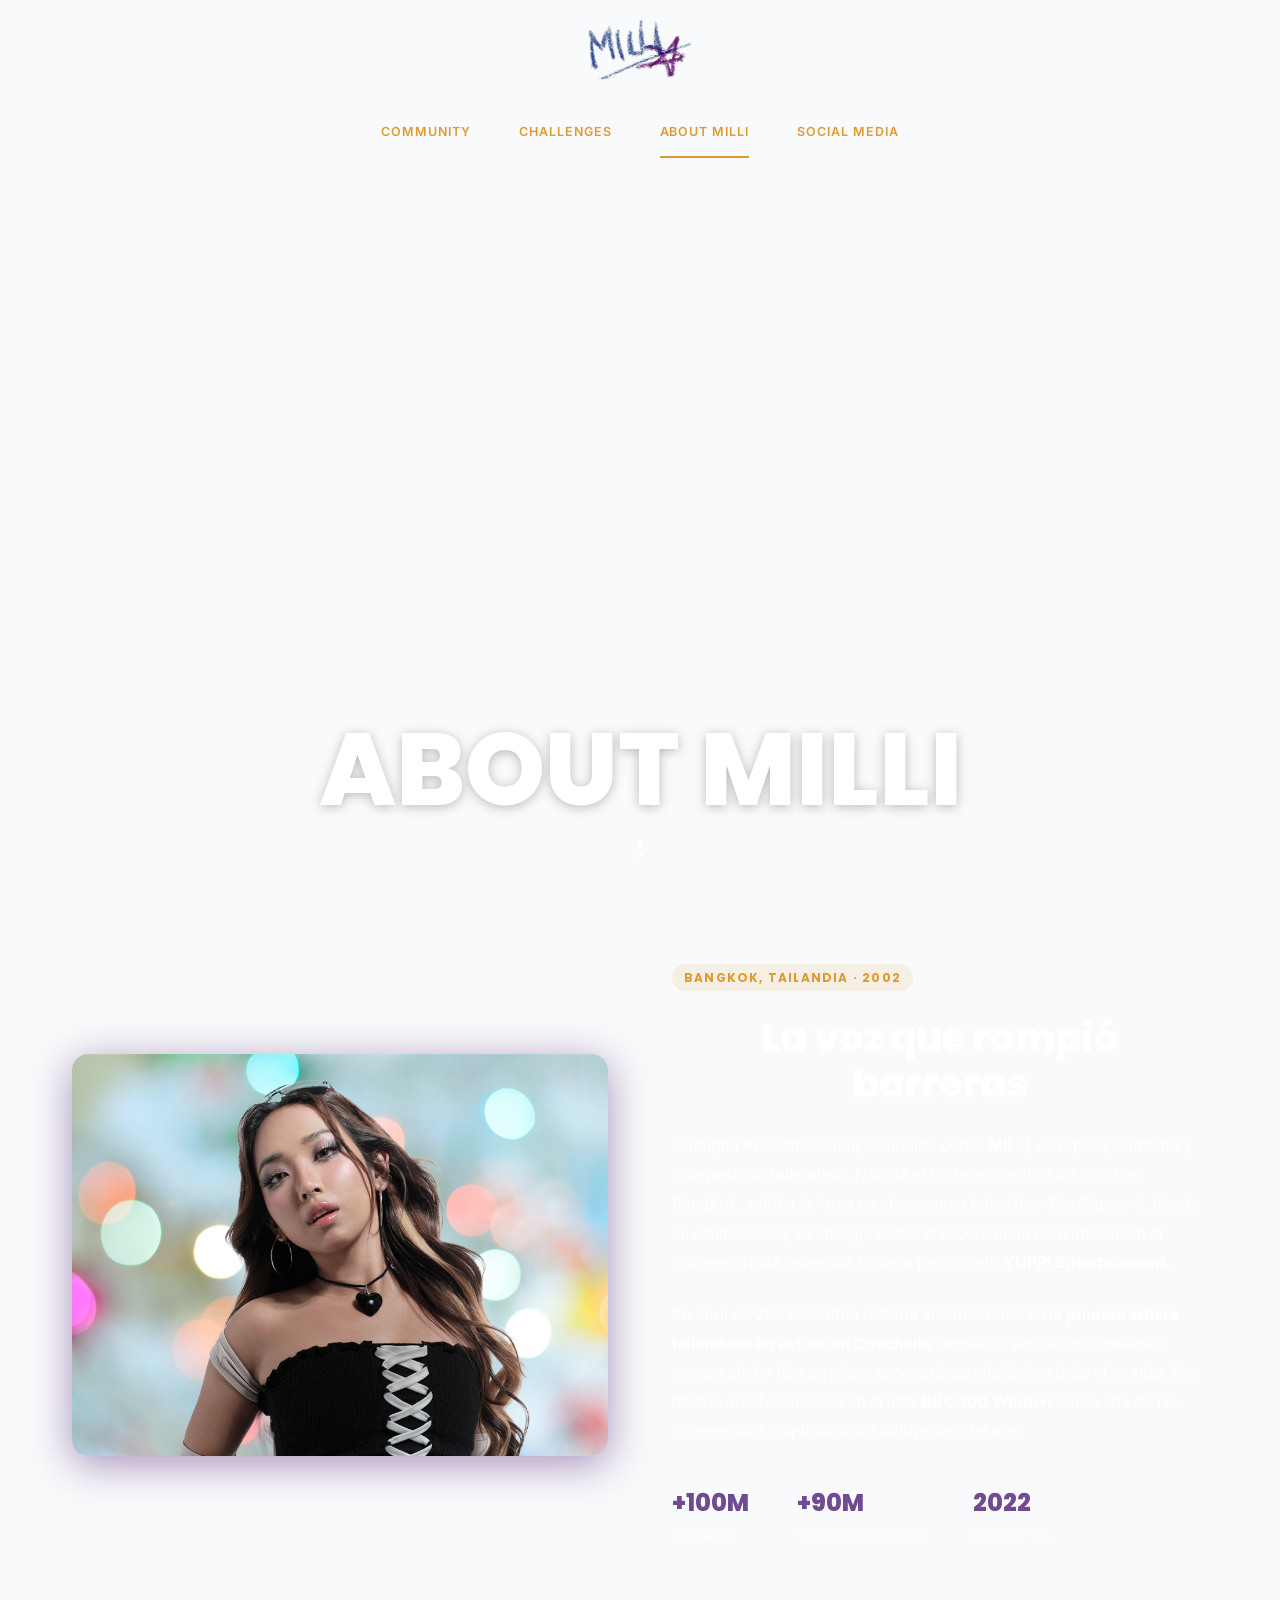
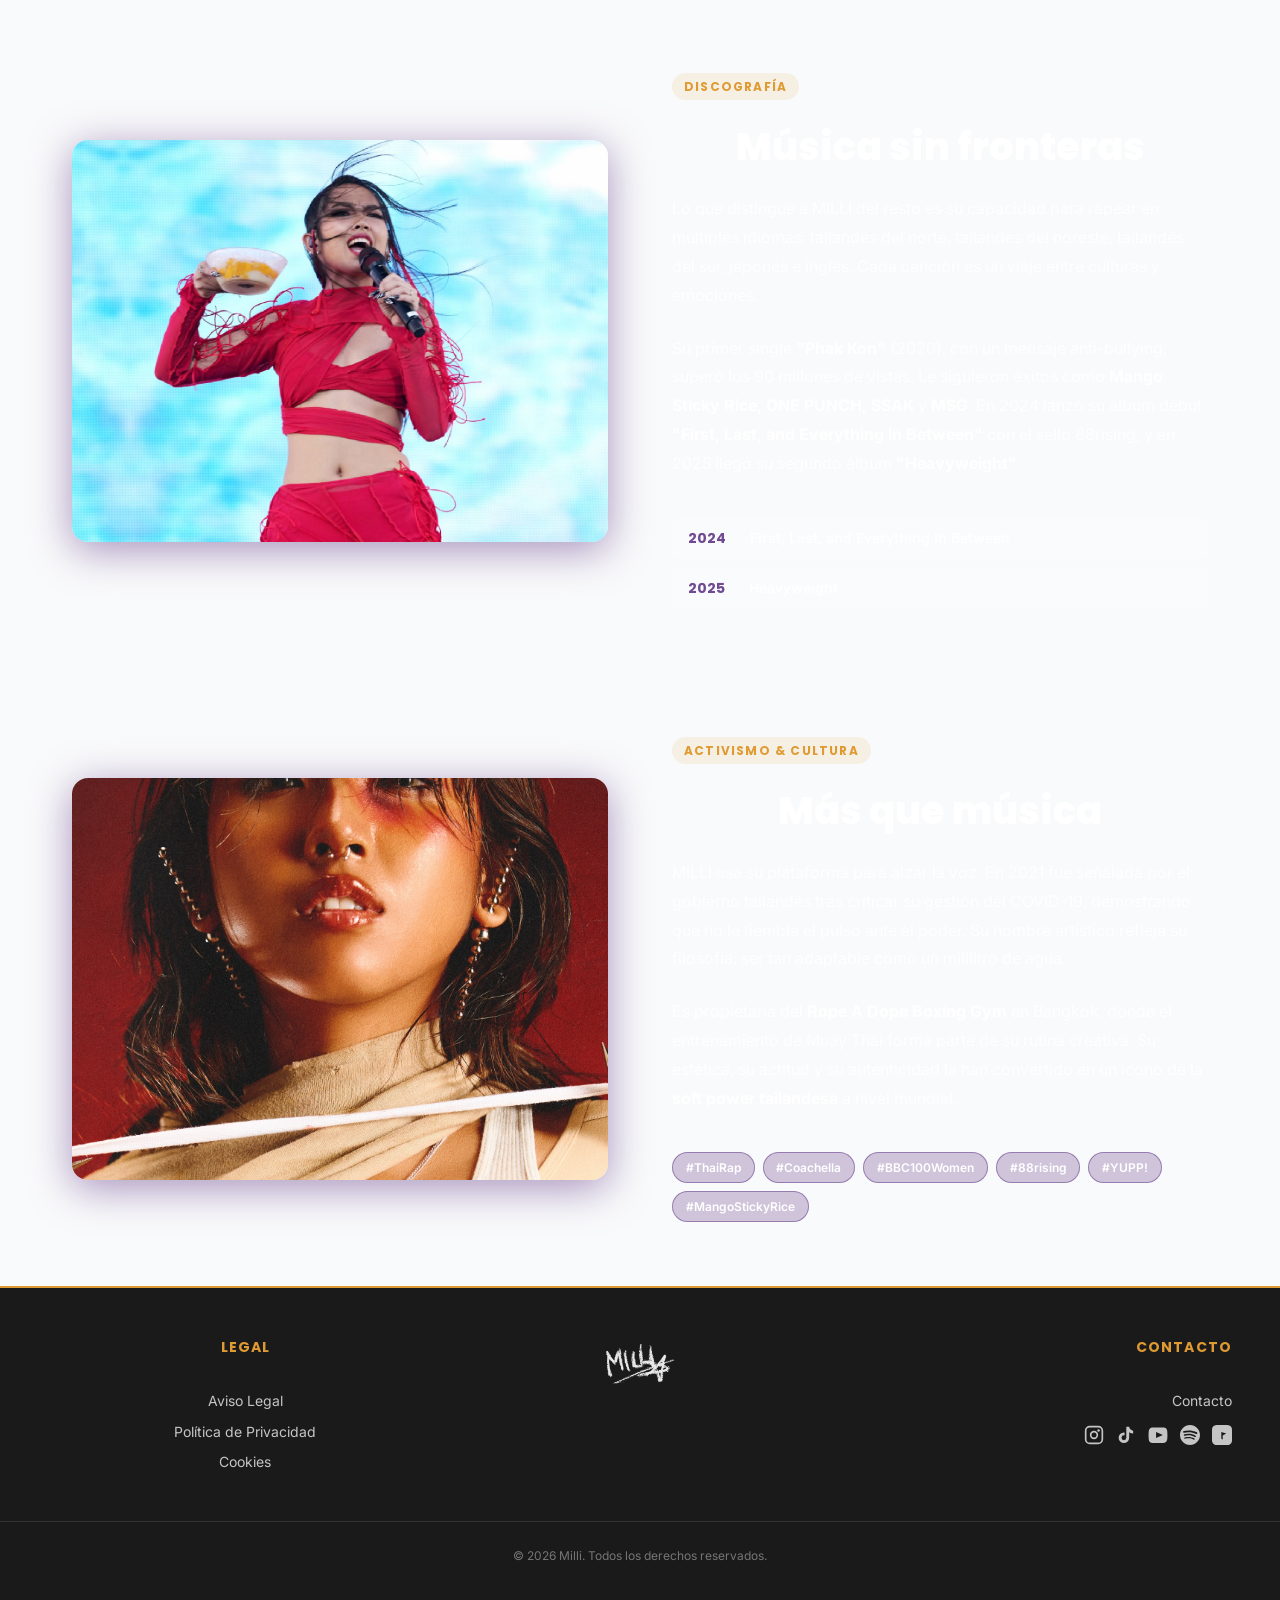
==== commit 5b054a12: "add personality test application with HTML, CSS, and JavaScript" ====
--- a/about.html
+++ b/about.html
@@ -2,6 +2,7 @@
 <html lang="es">
 <head>
     <meta charset="UTF-8">
+    <link rel="icon" type="image/png" href="assets/favicon.png">
     <meta name="viewport" content="width=device-width, initial-scale=1.0">
     <title>About Milli - RetoRuleta</title>
     <link rel="stylesheet" href="css/main.css">
--- a/css/main.css
+++ b/css/main.css
@@ -1440,6 +1440,7 @@
 
 .ruleta-result-overlay.visible {
     display: block;
+    color: #ffffff !important;
 }
 
 .ruleta-btn {
@@ -2038,14 +2039,12 @@
     background: white;
     border-top: 3px solid #df9a31;
     box-shadow: 0 -4px 30px rgba(0,0,0,0.15);
-    transform: translateY(110%);
+    transform: translateY(100%);
     transition: transform 0.4s ease;
-    display: none;
 }
 
 .cookie-banner.visible {
     transform: translateY(0);
-    display: block;
 }
 
 .cookie-content {
@@ -2827,22 +2826,35 @@
     background-size: cover;
     background-position: center;
     background-attachment: fixed;
+    position: relative;
+    overflow: hidden;
+}
+
+.home-section::before {
+    content: '';
+    position: absolute;
+    inset: 0;
+    background:
+        radial-gradient(ellipse at 20% 50%, rgba(112,75,147,0.92) 0%, transparent 60%),
+        radial-gradient(ellipse at 80% 20%, rgba(112,75,147,0.85) 0%, transparent 50%),
+        radial-gradient(ellipse at 60% 80%, rgba(112,75,147,0.8) 0%, transparent 50%);
+    pointer-events: none;
+    z-index: 0;
+}
+
+.home-section .container {
+    position: relative;
+    z-index: 1;
 }
 
 .home-section__inner {
-    display: grid;
-    grid-template-columns: 1fr 1fr;
-    gap: var(--spacing-2xl);
-    align-items: center;
-}
-
-.home-section__inner--reverse {
-    direction: rtl;
-}
-
-.home-section__inner--reverse > * {
-    direction: ltr;
-}
+    display: flex;
+    flex-direction: column;
+    max-width: 700px;
+    margin: 0 auto;
+}
+
+
 
 .home-section__text {
     display: flex;
@@ -2924,15 +2936,15 @@
 
 .home-section__visual {
     border-radius: var(--radius-lg);
-    aspect-ratio: 4/3;
-    background: rgba(255,255,255,0.1);
-    border: 2px solid rgba(255,255,255,0.15);
-    backdrop-filter: blur(4px);
-}
-
-.home-section__visual--community  { border-color: #61aea4; background: rgba(97,174,164,0.15); }
-.home-section__visual--challenges { border-color: #cd5796; background: rgba(205,87,150,0.15); }
-.home-section__visual--about      { border-color: #704b93; background: rgba(112,75,147,0.15); }
+    width: 100%;
+    height: 360px;
+    min-height: 280px;
+    display: block;
+}
+
+.home-section__visual--community  { background: #61aea4; }
+.home-section__visual--challenges { background: #cd5796; }
+.home-section__visual--about      { background: #704b93; }
 
 @media (max-width: 768px) {
     .home-section__inner {
@@ -2945,3 +2957,46 @@
         aspect-ratio: 16/9;
     }
 }
+
+/* Visual inner content */
+.visual-inner {
+    height: 100%;
+    display: flex;
+    flex-direction: column;
+    align-items: center;
+    justify-content: center;
+    gap: var(--spacing-md);
+    padding: var(--spacing-xl);
+}
+
+.visual-icon {
+    font-size: 4rem;
+    filter: drop-shadow(0 4px 8px rgba(0,0,0,0.2));
+}
+
+.visual-stat {
+    font-family: var(--font-family-heading);
+    font-size: var(--font-size-lg);
+    font-weight: 700;
+    color: white;
+    text-shadow: 0 2px 8px rgba(0,0,0,0.2);
+}
+
+.visual-bubbles {
+    display: flex;
+    flex-wrap: wrap;
+    gap: 0.5rem;
+    justify-content: center;
+}
+
+.visual-bubble {
+    background: rgba(255,255,255,0.25);
+    color: white;
+    font-family: var(--font-family-heading);
+    font-weight: 600;
+    font-size: var(--font-size-sm);
+    padding: 0.35rem 0.9rem;
+    border-radius: var(--radius-full);
+    border: 1px solid rgba(255,255,255,0.4);
+    backdrop-filter: blur(4px);
+}
